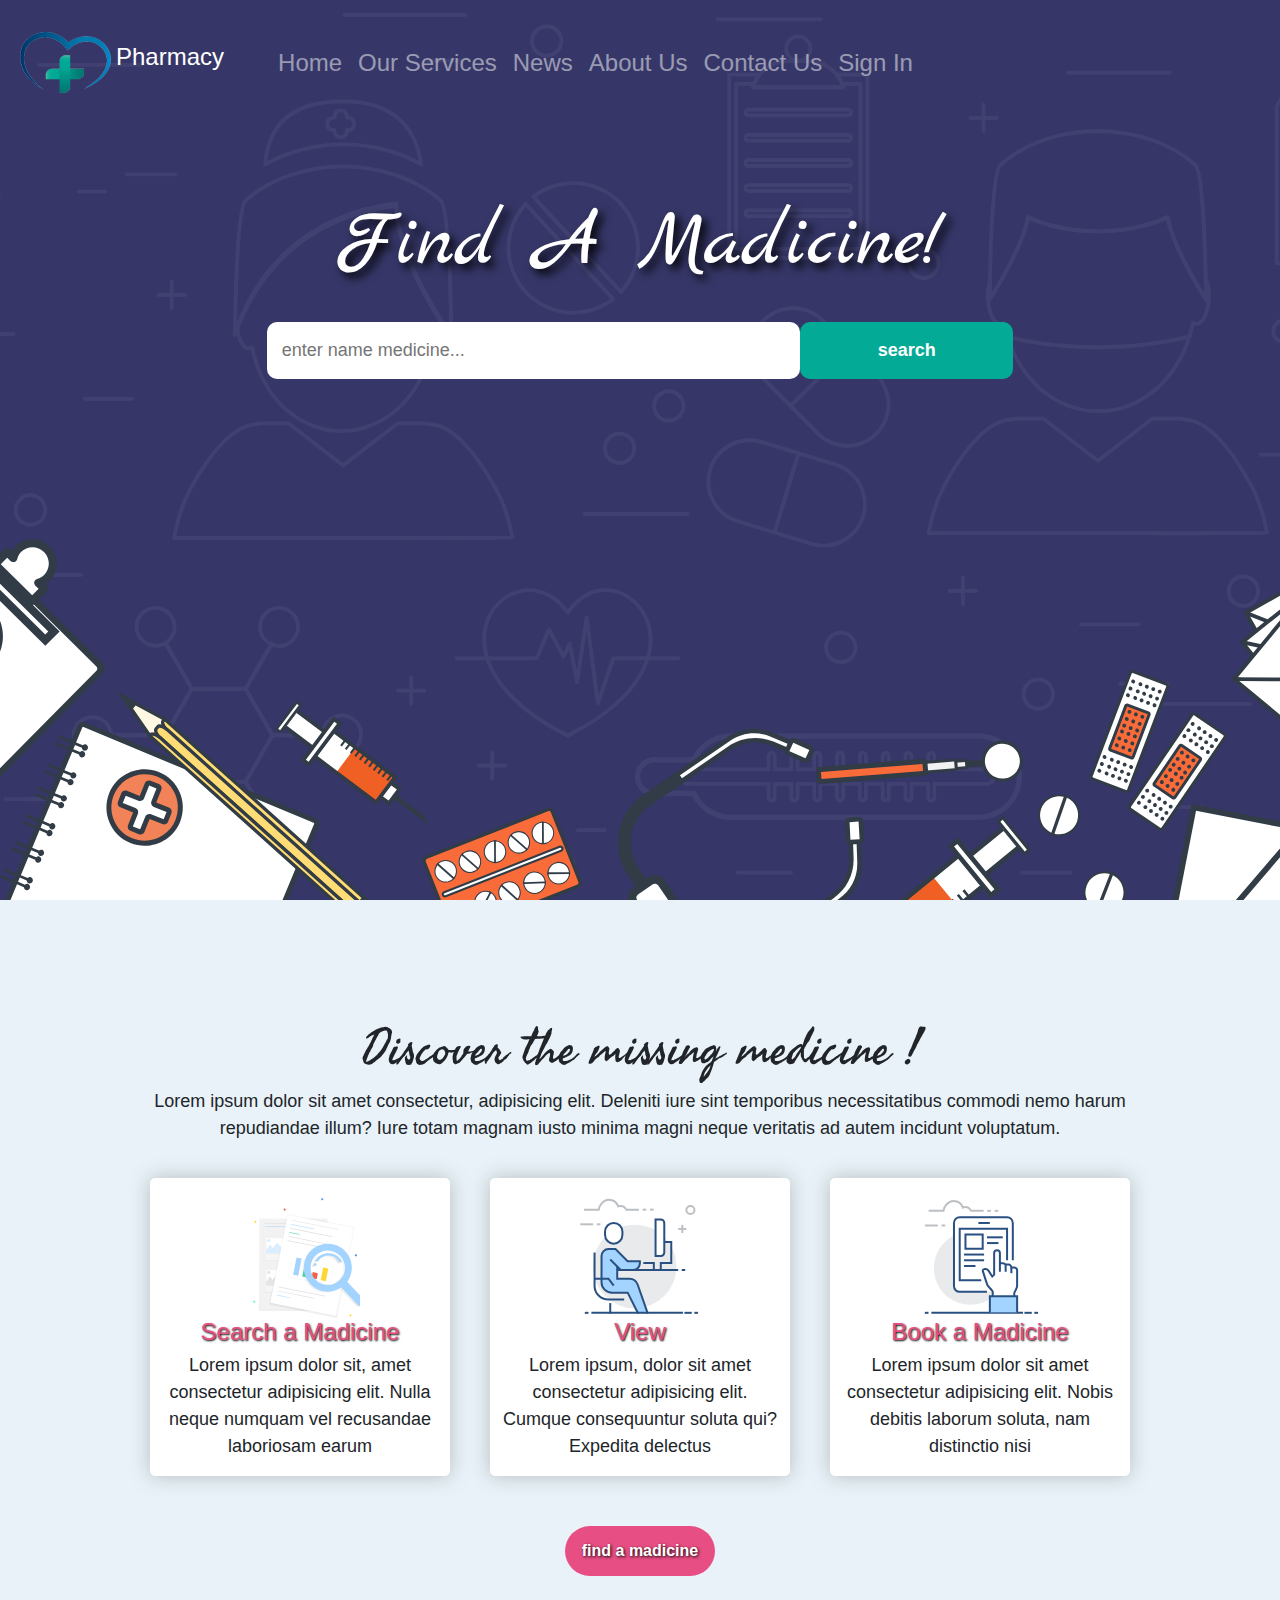
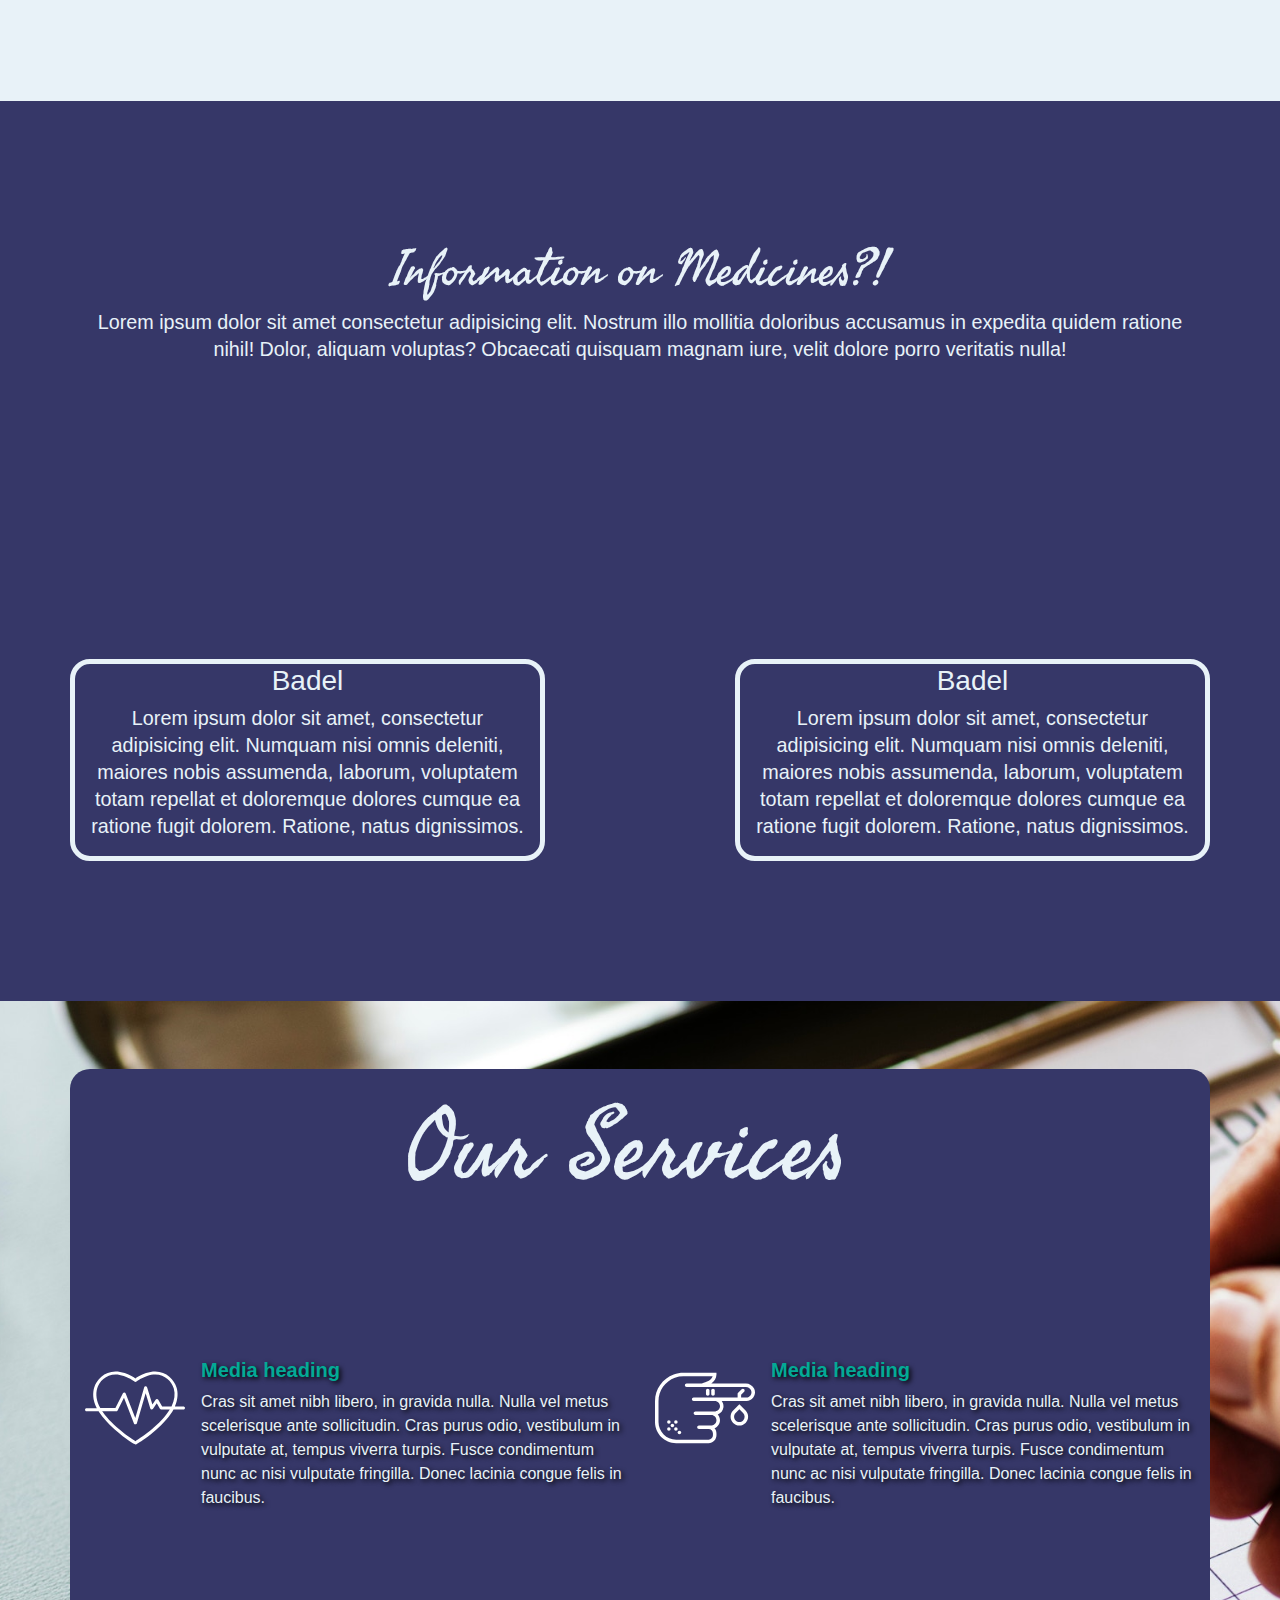
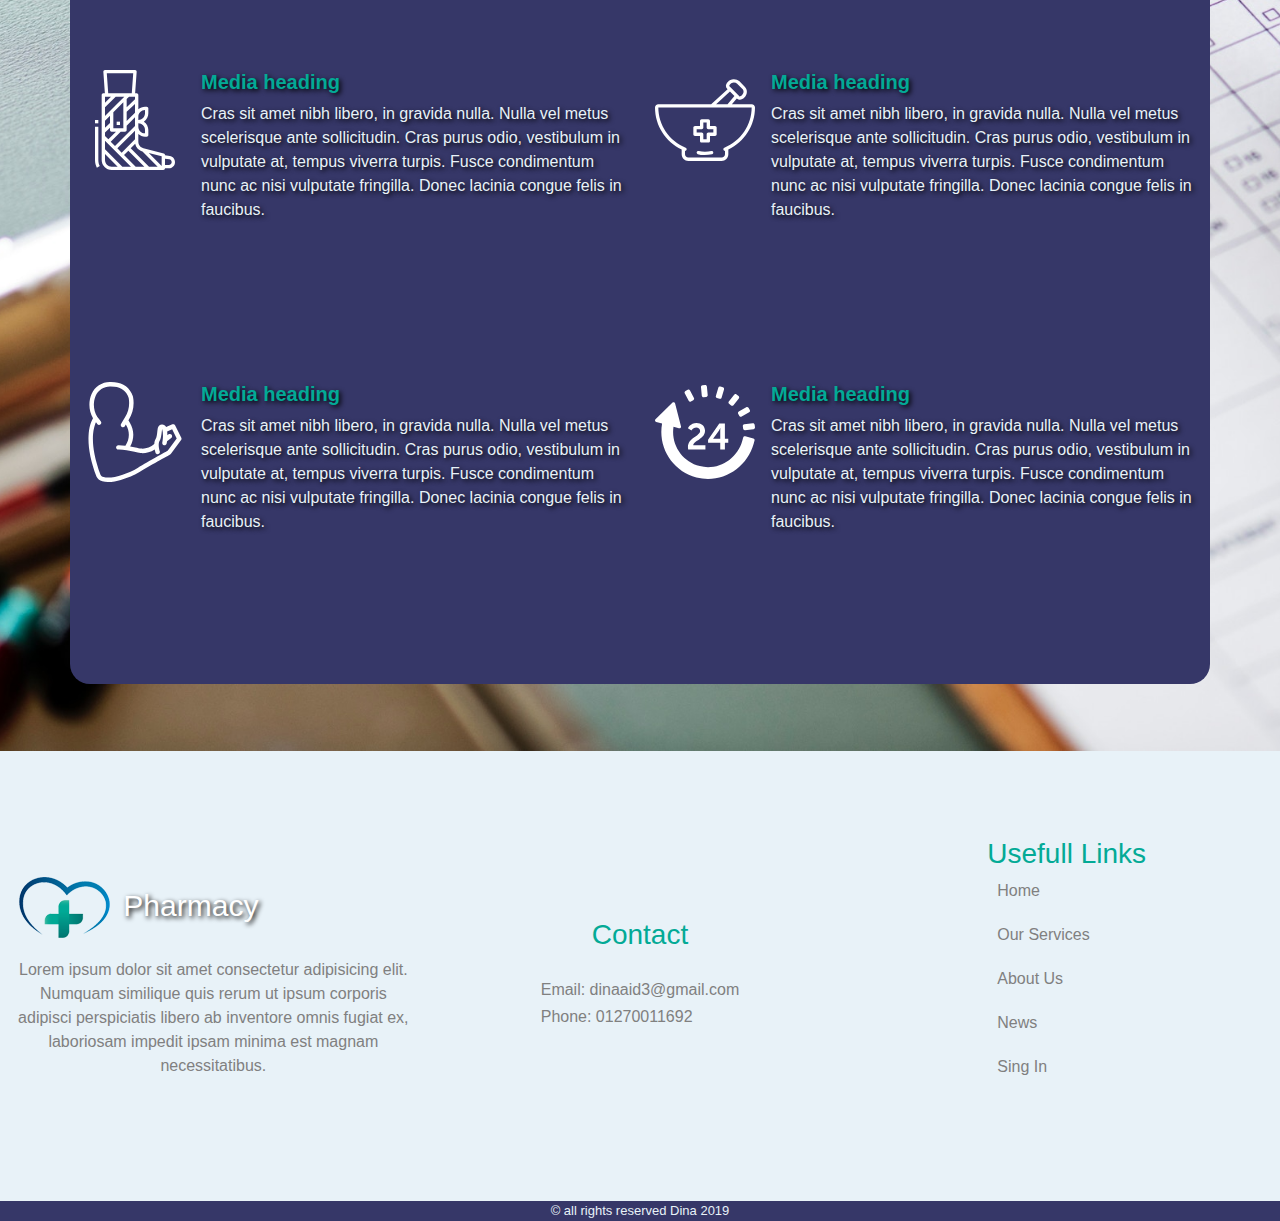
==== index.html @ 4c50229d "version0.6" ====
<!DOCTYPE html>
<html lang="en">
<head>
    <meta charset="UTF-8">
    <meta name="viewport" content="width=device-width, initial-scale=1.0">
    <meta http-equiv="X-UA-Compatible" content="ie=edge">
    <link rel="shortcut icon" href="assets/logonav.png" type="image/x-icon">
    <title>Pharmacy</title>
    <link href="https://fonts.googleapis.com/css?family=Marck+Script|Seaweed+Script" rel="stylesheet">
    <link rel="stylesheet" href="css/bootstrap.min.css">
    <link rel="stylesheet" href="css/style.css">
</head>
<body>
    <header class="container-fluid">
        <nav class="navbar navbar-expand-lg navbar-dark">
            <a class="navbar-brand d-flex" href="#">
                <img src="assets/logonav.png" alt="logo-pharmacy">
                <h2>Pharmacy</h2></a>
            <button class="navbar-toggler justify-" type="button" data-toggle="collapse" data-target="#navbarSupportedContent" aria-controls="navbarSupportedContent" aria-expanded="false" aria-label="Toggle navigation">
                <span class="navbar-toggler-icon"></span>
            </button>
        
            <div class="collapse navbar-collapse" id="navbarSupportedContent">
                <ul class=" nav nav-fill navbar-nav mr-auto">
                    <li class="nav-item ">
                        <a class="nav-link" href="#">Home</a>
                    </li>
                    <li class="nav-item">
                        <a class="nav-link" href=".our">Our Services</a>
                    </li>
                    <li class="nav-item">
                        <a class="nav-link" href="#">News</a>
                    </li>
                    <li class="nav-item">
                        <a class="nav-link" href="#">About Us</a>
                    </li>
                    <li class="nav-item">
                        <a class="nav-link" href="#">Contact Us</a>
                    </li>
                    <li class="nav-items">
                        <a class="nav-link" href="#">Sign In</a>
                    </li>
                </ul>
            </div>
        </nav>
        <article class="row justify-content-center">
            <h1 class="col-sm-12">Find A Madicine!</h1>
            <input type="search" class="col-sm-8 col-md-5" placeholder="enter name medicine...">
            <input class="search col-sm-3 col-md-2" type="submit" value="search" >
        </article>
    </header>
    <div id="page">
        <article>
            <h2>Discover the missing medicine !</h2>
            <p>Lorem ipsum dolor sit amet consectetur, adipisicing elit. Deleniti iure sint temporibus necessitatibus commodi nemo harum repudiandae illum? Iure totam magnam iusto minima magni neque veritatis ad autem incidunt voluptatum.</p>
        </article>

        <div class="Find">
            <section></section>
            <h3>Search a Madicine </h3>
            <p>Lorem ipsum dolor sit, amet consectetur adipisicing elit. Nulla neque numquam vel recusandae laboriosam earum</p>
        </div>
        <div class="view">
            <section></section>
            <h3> View </h3>
            <p>Lorem ipsum, dolor sit amet consectetur adipisicing elit. Cumque consequuntur soluta qui? Expedita delectus</p>
        </div>
        <div class="bdel">
            <section></section>
            <h3>Book a Madicine</h3>
            <p>Lorem ipsum dolor sit amet consectetur adipisicing elit. Nobis debitis laborum soluta, nam distinctio nisi</p>
        </div>
        <div class="find"> 
            <input  type="submit" value="find a madicine">
        </div>
    </div>

              <!-- inf -->

    <div class="inf container ">
        <div class="article row">
            <h2 class="col-sm-12">Information on Medicines?!</h2>
            <p class="col-sm-12">Lorem ipsum dolor sit amet consectetur adipisicing elit. Nostrum illo mollitia doloribus accusamus in expedita quidem ratione nihil! Dolor, aliquam voluptas? Obcaecati quisquam magnam iure, velit dolore porro veritatis nulla!</p>
        </div>
        <div class="row justify-content-between">
            <div class=" badel col-sm-5">
                <h3>Badel</h3>
                <p>Lorem ipsum dolor sit amet, consectetur adipisicing elit. Numquam nisi omnis deleniti, maiores nobis assumenda, laborum, voluptatem totam repellat et doloremque dolores cumque ea ratione fugit dolorem. Ratione, natus dignissimos.</p>
            </div>
            <div class=" badel col-sm-5">
                <h3>Badel</h3>
                <p>Lorem ipsum dolor sit amet, consectetur adipisicing elit. Numquam nisi omnis deleniti, maiores nobis assumenda, laborum, voluptatem totam repellat et doloremque dolores cumque ea ratione fugit dolorem. Ratione, natus dignissimos.</p>
            </div>
        </div>
    </div>
    <!-- <div class="card-group inf">
        <div class="card">
          <div class="card-body">
            <h4 class="card-title">Card title</h4>
            <p class="card-text">This is a wider card with supporting text below as a natural lead-in to additional content. This content is a little bit longer.</p>
          </div>
        </div>
        <div class="card">
          <div class="card-body">
            <h4 class="card-title">Card title</h4>
            <p class="card-text">This card has supporting text below as a natural lead-in to additional content.</p>
          </div>
        </div>
    </div>     -->
    <!-- <div id="inf" class="container align-content-center">
        <article class="row text-xl-center">
            <h2 class="col-sm-12">Information on Medicines?!</h2>
        <p class="col-sm-12">Lorem ipsum dolor sit amet consectetur adipisicing elit. Nostrum illo mollitia doloribus accusamus in expedita quidem ratione nihil! Dolor, aliquam voluptas? Obcaecati quisquam magnam iure, velit dolore porro veritatis nulla!</p>
        </article>
        <div class="row  justify-content-between">
            <section class="col-sm-12">
                <h3>Badel</h3>
                <p>Lorem ipsum dolor sit amet, consectetur adipisicing elit. Numquam nisi omnis deleniti, maiores nobis assumenda, laborum, voluptatem totam repellat et doloremque dolores cumque ea ratione fugit dolorem. Ratione, natus dignissimos.</p>
            </section>
            <section class="col-sm-6">
                <h3>Masel</h3>
                <p>Lorem, ipsum dolor sit amet consectetur adipisicing elit. Non distinctio ipsam consequuntur sunt dolore, fugit dolor fugiat. Soluta enim modi animi accusamus magni minima beatae, sint omnis! Et, soluta tenetur.</p>
    
            </section>
        </div>
    </div> -->
    <div class="our container-fluid">
        <div class="Services container">
            <div class="row col-sm-12">
                <h2>Our Services</h2>
            </div>
            <div class="row">
                <div class="media col-sm-12 col-md-12 col-lg-6">
                    <div class="img1 d-flex mr-3"></div>
                    <div class="media-body">
                        <h5 class="mt-0 font-weight-bold">Media heading</h5>
                        Cras sit amet nibh libero, in gravida nulla. Nulla vel metus scelerisque ante sollicitudin. Cras purus odio, vestibulum in vulputate at, tempus viverra turpis. Fusce condimentum nunc ac nisi vulputate fringilla. Donec lacinia congue felis in faucibus.
                    </div>
                </div>
                <div class="media col-sm-12 col-md-12 col-lg-6">
                    <div class="img2 d-flex mr-3"></div>
                    <div class="media-body">
                        <h5 class="mt-0 font-weight-bold">Media heading</h5>
                        Cras sit amet nibh libero, in gravida nulla. Nulla vel metus scelerisque ante sollicitudin. Cras purus odio, vestibulum in vulputate at, tempus viverra turpis. Fusce condimentum nunc ac nisi vulputate fringilla. Donec lacinia congue felis in faucibus.
                    </div>
                </div>
            </div>
            <div class="row">
                <div class="media col-sm-12 col-md-12 col-lg-6">
                    <div class="img3 d-flex mr-3"></div>
                    <div class="media-body">
                        <h5 class="mt-0 font-weight-bold">Media heading</h5>
                        Cras sit amet nibh libero, in gravida nulla. Nulla vel metus scelerisque ante sollicitudin. Cras purus odio, vestibulum in vulputate at, tempus viverra turpis. Fusce condimentum nunc ac nisi vulputate fringilla. Donec lacinia congue felis in faucibus.
                    </div>
                </div>
                <div class="media col-sm-12 col-md-12 col-lg-6">
                    <div class="img4 d-flex mr-3"></div>
                    <div class="media-body">
                        <h5 class="mt-0 font-weight-bold">Media heading</h5>
                        Cras sit amet nibh libero, in gravida nulla. Nulla vel metus scelerisque ante sollicitudin. Cras purus odio, vestibulum in vulputate at, tempus viverra turpis. Fusce condimentum nunc ac nisi vulputate fringilla. Donec lacinia congue felis in faucibus.
                    </div>
                </div>
            </div>
            <div class="row">
                <div class="media col-sm-12 col-md-12 col-lg-6">
                    <div class="img5 d-flex mr-3"></div>
                    <div class="media-body">
                        <h5 class="mt-0 font-weight-bold">Media heading</h5>
                        Cras sit amet nibh libero, in gravida nulla. Nulla vel metus scelerisque ante sollicitudin. Cras purus odio, vestibulum in vulputate at, tempus viverra turpis. Fusce condimentum nunc ac nisi vulputate fringilla. Donec lacinia congue felis in faucibus.
                    </div>
                </div>
                <div class="media col-sm-12 col-md-12 col-lg-6">
                    <div class="img6 d-flex mr-3"></div>
                    <div class="media-body">
                        <h5 class="mt-0 font-weight-bold">Media heading</h5>
                        Cras sit amet nibh libero, in gravida nulla. Nulla vel metus scelerisque ante sollicitudin. Cras purus odio, vestibulum in vulputate at, tempus viverra turpis. Fusce condimentum nunc ac nisi vulputate fringilla. Donec lacinia congue felis in faucibus.
                    </div>
                </div>
            </div>
        </div>
    </div>    
                <!-- <section class="pressure"></section>
                <article>
                    <h3>Pressure Gauge</h3>
                    <p>Lorem ipsum dolor sit amet consectetur adipisicing elit. Sit magnam, et culpa, officia delectus quidem ratione sunt illum dolore veritatis, mollitia debitis labore dolores similique deserunt amet corrupti consequatur! Tempora!</p>
                </article> -->
            
            <!-- <div>
                <section class="sugar"></section>
                <article>
                    <h3>Sugar Gauge</h3>
                    <p>Lorem ipsum dolor sit amet consectetur adipisicing elit. Fuga suscipit error, delectus quaerat similique ea corrupti est debitis atque architecto, tenetur cum optio quos tempore deleniti expedita iure! Dolore, consectetur?</p>
                </article>
            </div>
            <div>
                <section class="Bandaid"></section>
                <article>
                    <h3>Band Aid</h3>
                    <p>Lorem ipsum dolor sit amet consectetur adipisicing elit. Soluta, distinctio? Exercitationem, praesentium dicta. Eligendi ad, doloribus voluptatem soluta dignissimos nulla ab esse tempora, deleniti iusto beatae eius consequatur. Animi, unde.</p>
                </article>
            </div>
            <div>
                <section class="medical"></section>
                <article>
                    <h3>Installation Of Medications</h3>
                    <p>Lorem, ipsum dolor sit amet consectetur adipisicing elit. Cum vero sed tenetur omnis officiis voluptas, temporibus distinctio ducimus sequi excepturi. Odit quis tempora, illo dolorum dolorem explicabo a accusamus doloremque!</p>
                </article>
            </div>
            <div>
                <section class="body"></section>
                <article>
                    <h3>In Body</h3>
                    <p>Lorem ipsum dolor, sit amet consectetur adipisicing elit. Similique beatae magnam, sint vitae saepe officiis mollitia tempore ratione quia? Sed, consequuntur fugiat! Expedita, vitae. Recusandae sed voluptatem ad magnam minus.</p>
                </article>
            </div>
            <div>
                <section class="delivery"></section>
                <article>
                    <h3>Delivery</h3>
                    <p>Lorem ipsum dolor sit amet consectetur adipisicing elit. Similique, voluptate nam. Impedit veniam fuga iste sequi beatae ea odit autem dolor quisquam maxime, in asperiores, cumque ducimus ex sunt saepe?</p>
                </article>
            </div>-->
       


    <!-- <div id="list" class="container-fluid">
        <article>
            <h2>Monthly List of Shortest Medications</h2>
            <p>Lorem ipsum dolor sit amet consectetur adipisicing elit. Facilis unde nihil eos nostrum repudiandae temporibus porro hic dicta facere, ut neque vero voluptate est odio placeat? Rerum in facilis magni. Lorem ipsum dolor sit amet consectetur adipisicing elit. Ratione, veritatis sapiente? Obcaecati provident, ducimus asperiores deleniti suscipit aliquid similique molestiae dolorem quisquam in reprehenderit voluptatibus sequi dolores dolore cupiditate ullam! Lorem ipsum dolor, sit amet consectetur adipisicing elit. Maiores, voluptatibus. Accusantium illum obcaecati error consequuntur? Laborum quis hic necessitatibus voluptate ipsum voluptatum placeat repellat commodi, cupiditate illo sunt ullam debitis?Lorem ipsum dolor sit amet consectetur adipisicing elit. Distinctio ipsum nihil atque odit nostrum suscipit eum? Expedita, non commodi, rem quasi recusandae porro eius saepe repellat dolore quae, reiciendis dolorum!Lorem</p>
            <input type="submit" value="list Medicin">
        </article>
        <section></section>
    </div> -->
    <div class="endpage container-fluid">
        <div class="endX row col-lg-4 col-sm-10">
            <a href="#">
                <img src="assets/logonav.png" alt="logo-pharmacy">
                Pharmacy
            </a>
            <p>Lorem ipsum dolor sit amet consectetur adipisicing elit. Numquam similique quis rerum ut ipsum corporis adipisci perspiciatis libero ab inventore omnis fugiat ex, laboriosam impedit ipsam minima est magnam necessitatibus.</p>
        </div>
        <div class="contactX row col-lg-4 col-sm-10 ">
            <h3>Contact</h3>
           <h6>Email: dinaaid3@gmail.com</h6>
           <h6>Phone: 01270011692</h6>
        </div>
        <div class="linkX row col-lg-4 col-sm-10">
            <h3>Usefull Links</h3>
           <ul>
                <li><a href="#">Home</a></li> 
                <li> <a href="#">Our Services</a></li>
                <li> <a href="#">About Us</a></li>
                <li> <a href="#">News</a></li>
                <li> <a href="#">Sing In</a></li>
           </ul>
        </div>
    </div>
   
    <footer>
            &copy; all rights reserved Dina 2019
    </footer> 
    <script src="https://ajax.googleapis.com/ajax/libs/jquery/3.3.1/jquery.min.js"></script>
    <script src="https://cdnjs.cloudflare.com/ajax/libs/popper.js/1.14.3/umd/popper.min.js"></script>
    <script src="js/bootstrap.bundle.min.js"></script>
    <script src="js/script.js"></script>  
</body>
</html>
---- css/style.css ----
body {
    margin: 0px;
    text-align: center;
    background-color: whitesmoke;
    background-image: url('../assets/download.svg');
    background-attachment: fixed;
    background-position: center;
    background-size: cover;
    background-color: #363768;
    position: relative;
}

.logo {
    position: absolute;
    display: flex;
    justify-content: center;
    margin: 20px ;

}
.container-fluid {
    padding: 0px;
}
header {
    display: flex;
    align-items: center;
    flex-direction: column;
    height: 100vh;
    background-image: url('../assets/hero_home_bg_1.svg');
    background-position: center;
    background-size: cover;
    /* position: relative; */
}

/* nav button {
    position: fixed;
    z-index: 1;
    top:5%;
    right: 20px;

} */

header nav {
    width: 100%;
}

header nav a {
    font-size: x-large;
    color: #e8f2f8;
   
}

header nav li:hover {
    background-color: #03aa978c;
    border-radius: 5px;
    color: #e74e84;

}

nav h2 {
    font-size: x-large;
    padding-top:30px;
    padding-right: 30px; 
}

header article {
    padding-top: 70px;
    width: 100%
}

header img {
    align-self: flex-start;
    margin-left: 0px;
    padding-left: 0px;
}

article h1 {
    margin: 0px;
    margin-bottom: 30px;
    color: white;
    font-size: 80px;
    font-family: 'Marck Script', cursive;
    text-shadow: 5px 5px 10px black;
    padding: 0px;
    padding-right: 0px;

}

header article input {
    border: none;
    font-size: large;
    padding: 15px;
    margin: 0px;
    width: 200px;
    border-radius: 10px;
}

.search {
    cursor: pointer;
    background: #03aa96;
    color: white;
    font-weight: bold;
    width: 100px;
}

.search:hover {
    background-color: #e74e84;
}

#page {
    display: flex;
    justify-content: center;
    align-items: center; 
    flex-wrap: wrap;
    padding: 120px 0px 95px 0px;
    background-color: #e8f2f8;
    
}

#page article h2 {
    font-family:'Seaweed Script', cursive;
    font-size: 50px;
}

#page article p {
    width: 80%;
    display: inline-block;
}

#page .Find,.view,.bdel {
    background-color: white;
    height: 298px;
    width: 300px;
    margin: 20px;
    border-radius: 5px;
    box-shadow: 0px 0px 20px  rgba(128, 128, 128, 0.459);
    text-align: center;
    display: flex;
    align-items: center;
    flex-direction: column;
}


#page .Find section {
    text-align: center;
    background-image: url('../assets/undraw_file_searching_duff.svg');
    background-position: center;
    background-size: cover;
    margin-top: 20px;
    width: 120px;
    height: 120px;  
}

#page .view section {
    background-image: url('../assets/icon-home-2.svg');
    background-position: center;
    background-size: cover;
    margin-top: 20px;
    width: 120px;
    height: 120px;   
}

#page .bdel section {
    background-image: url('../assets/icon-home-3.svg');
    background-position: center;
    background-size: cover;
    margin-top: 20px;
    width: 120px;
    height: 120px;
}

#page .find {
    width: 100%;
}

#page input {
    background-color: #e74e84;
    color: white;
    height: 50px;
    width: 150px;
    border: 0px;
    border-radius: 30px;
    align-self: center;
    justify-content: center;
    margin: 30px;
    font-weight: bold;
    cursor: pointer;
    text-shadow: 1px 1px 3px black;
}

#page input:hover {
    background-color: #03aa96;
    font-size: large;

}

#page h3 {
    color: #e74e84;
    font-size: x-large;
    margin-bottom: 5px;
    text-shadow: 1px 1px 2px black;
}

#page p {
    font-size: large;
    padding: 0px 10px;
}

.inf {
    height: 100vh;
    background-color: none;
    color: #e8f2f8;
    display: flex;
    justify-content: space-around;
    flex-direction: column;
}

.inf h2 {
    font-family:'Seaweed Script', cursive;
    font-size: 50px;
}

.inf p {
    height: auto;
    font-size: large;
    font-size-adjust: 0.58;
}

.badel {
    height: auto;
    border: 5px solid #e8f2f8;
    border-radius: 20px;
}

/* #inf {
    height: 100vh;
    width: 100%;
    display: flex;
    flex-wrap: wrap;
    justify-content: space-around;
    align-items: center;
    color: #e8f2f8;
    background-color: #3637688c;
    text-shadow: 2px 2px 5px black;

}



#inf h2 {
    font-family:'Seaweed Script', cursive;
    font-size: 50px;
}

#inf p {
    font-size: large;
    font-size-adjust: 0.58;
}

#inf section {
    border: 5px solid #e8f2f8;
    border-radius: 20px;
    color: #e8f2f8;
    padding: 30px;
}

#inf section h3 {
    font-size: XX-large;
} */

.our {
    height: 150vh;
    width: 100%;
    display: flex;
    justify-content: center;
    align-items: center;
    background-image: url('../assets/liste.jpg');
    background-position: center;
    background-size: cover;
}

.Services {
    height: 90%;
    width: 90%;
    display: flex;
    /* justify-content: center; */
    flex-wrap: wrap;
    background-color: #363768;
    border-radius: 20px;
}

.Services h2 {
    height:auto;
    width: 100%;
    color: #e8f2f8;
    font-family:'Seaweed Script', cursive;
    font-size: 100px;
    padding-top: 20px;
    margin: 0px;
}

/* .Services div {
    display: flex;
    justify-content: space-around;
    align-content: space-between; 
    width: 50%;
    height: 100px;
    color: #e8f2f8;
}

.Services article {
    width: 65%;
    height: 400px;
    text-align: start;
    text-shadow: 2px 2px 5px black;

} */

/* .Services div section {
    width: 50%;
    height: 100%;
} */

.media {
    height: auto;
    color: #e8f2f8;
    text-align: start;
    text-shadow: 2px 2px 5px black;
    margin: 10px auto;
}

h5 {
    color: #03aa96;
}

.img1 {
    width: 100px;
    height: 100px;
    background-image: url('../assets/heart.svg');
    background-position: center;
    background-size: cover;
}

.img2 {
    width: 100px;
    height: 100px;
    background-image: url('../assets/finger.svg');
    background-position: center;
    background-size: cover;
}

.img3 {
    width: 100px;
    height: 100px;
    background-image: url('../assets/plaster\ \(2\).svg');
    background-position: center;
    background-size: cover;
}

.img4 {
    width: 100px;
    height: 100px;
    background-image: url('../assets/pharmacy.svg');
    background-position: center;
    background-size: cover;
}

.img5 {
    width: 100px;
    height: 100px;
    background-image: url('../assets/arm.svg');
    background-position: center;
    background-size: cover;
}

.img6 {
    width: 100px;
    height: 100px;
    background-image: url('../assets/24-hours-delivery.svg');
    background-position: center;
    background-size: cover;
}

/* #list {
    display: flex;
    align-items: center;
    justify-content: flex-end;
    height: 100vh;
    margin: 0px;
    color: #e8f2f8;
    position: relative;
    
}

 #list section {
    height: 80%;
    width: 51%;
    background-image: url('../assets/undraw_to_do_list_a49b.svg');
    background-position: center;
    background-size: cover;
}
 #list article {
    position: absolute; 
    z-index: 2; 
    top: 10%;
    left: 20px;
    width: 70%;   
} 

#list p {
    width: 80%;
    font-size: large;
    text-align: start;
    text-shadow: 2px 2px 5px black;
}

#list h2 {
    font-family: 'Marck Script', cursive;
    font-size: 60px;
    text-align: start;
    padding-bottom: 40px; 
    text-shadow: 3px 3px 9px black;
}

#list input {
    border: none;
    font-size: x-large;
    color: #e8f2f8;
    cursor: pointer;
    padding: 15px;
    margin: 0px;
    width: 400px;
    border-radius: 10px;
    background-color: #03aa96;

}

#list input:hover {
    background-color: #e74e84;
    font-family: 'Marck Script', cursive;
    font-size: xx-large;
} */

.endpage {
    height: 50vh;
    
    background-color: #e8f2f8;
    display: flex;
    justify-content: space-around;
    align-items: center;
    color: gray;
}

.endpage .endX a{
    font-size: 30px;
    color: white;
    text-shadow: 2px 2px 5px black;
    text-decoration: none;
}

.endpage .contactX {
    display: flex;
    flex-direction: column;
    align-content: center;
    text-align: start;
}


/* .endpage div {
    width: 25%;
} */

.endpage .contactX h3 {
    padding-bottom: 20px;
    text-align: center;
}

.endpage .linkX {
    text-align: center;
    display: flex;
    flex-direction: column;
    align-content: center;
}

.endpage h3 {
    color: #03aa96;
}

.endpage .linkX li a {
    text-decoration: none;
    color: gray;
    padding: 0px 10px;
}

.endpage .linkX li {
    list-style: none;
    display: block;
    text-align: start;
    padding-bottom: 20px;
}

.endpage .linkX ul {
    padding: 0px;
}

.endpage .linkX a:hover {
    color: #e74e84;
}

footer {
    text-align: center;
    font-size: small; 
    color: #e8f2f8;   
} 

@media screen and (max-width: 980px) {


.our {
    height: auto;
}

.Services {
    height: auto;
    margin: 15px auto;
}

.endpage {
    height: auto;
}

.inf {
    height: auto;
}

.endpage {
    height: auto;
    font-size: 10px;

}

/* .endpage .endX {
    width: 100%
}

.endpage .linkX {
    width: 100%;
}

.endpage .contactX {
    width: 100%;
} */

}

@media screen and (max-width: 700px) {
header {
    height: auto;
}
}
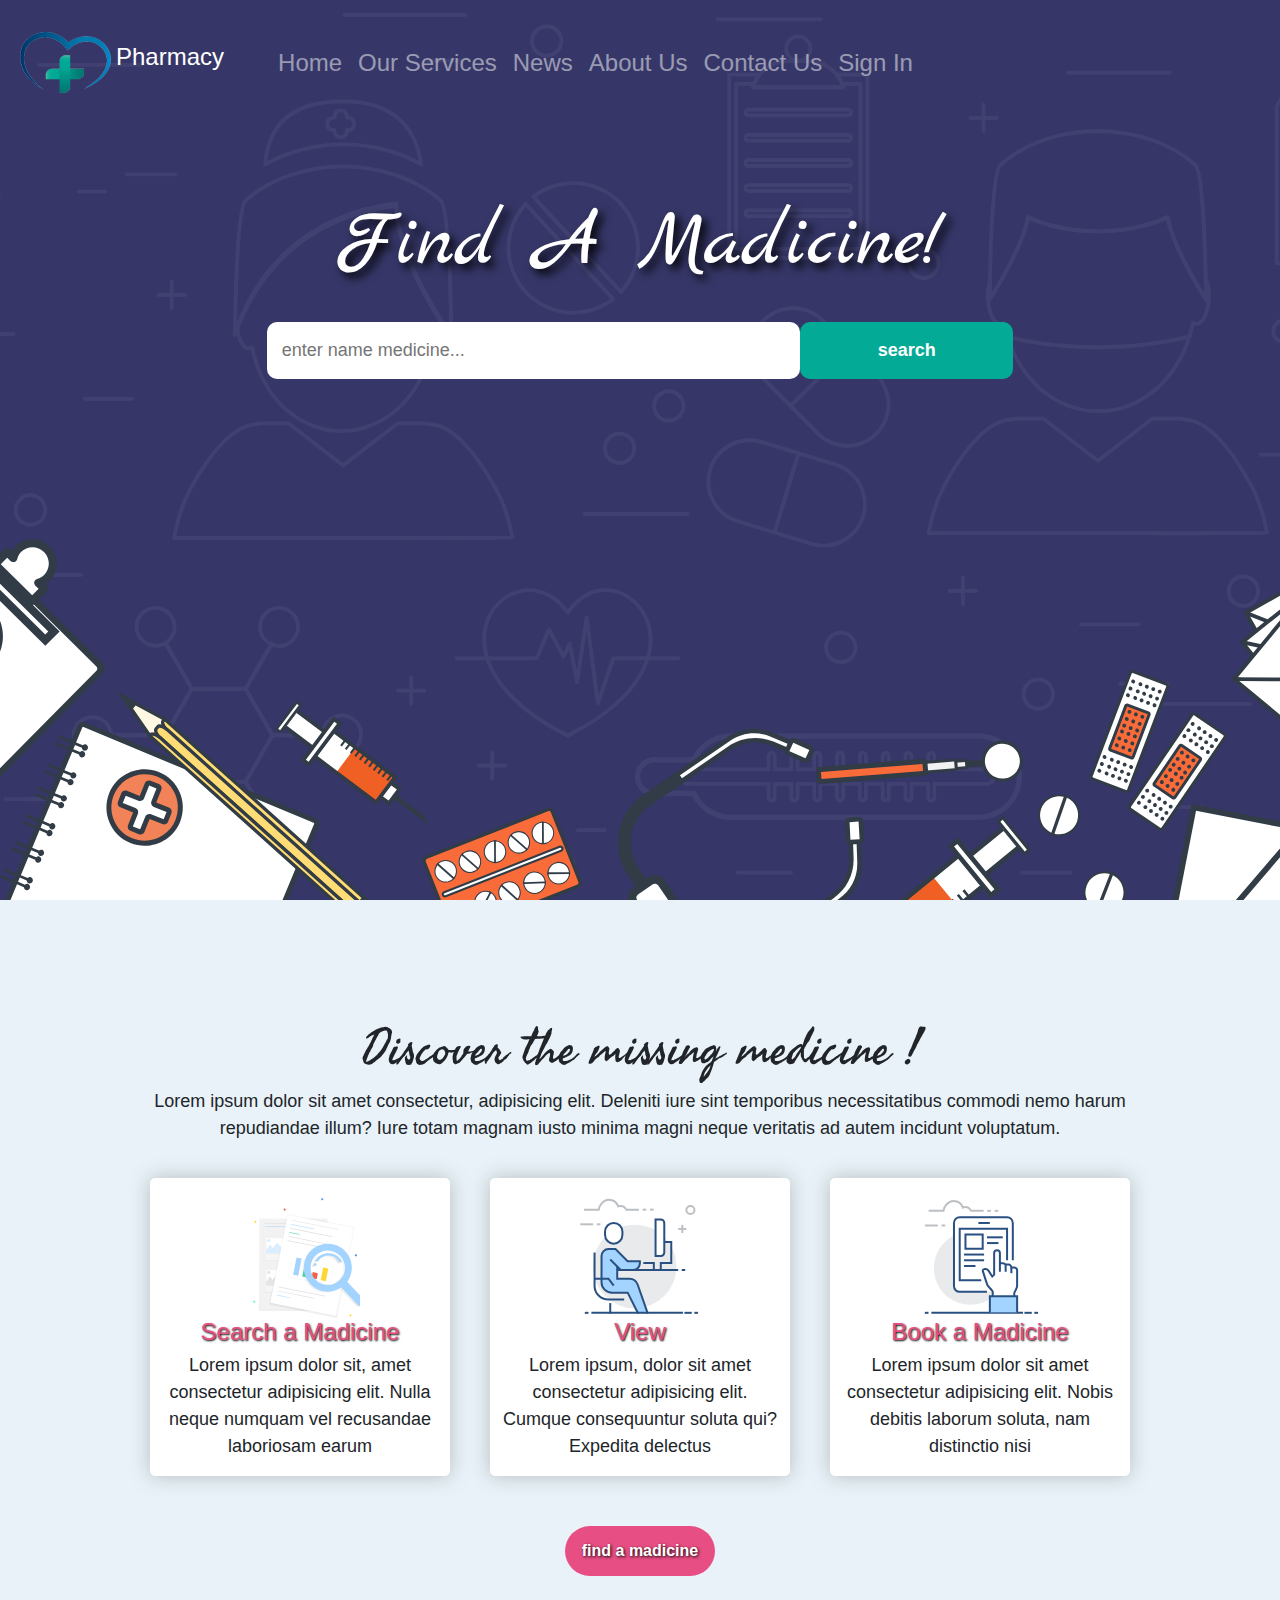
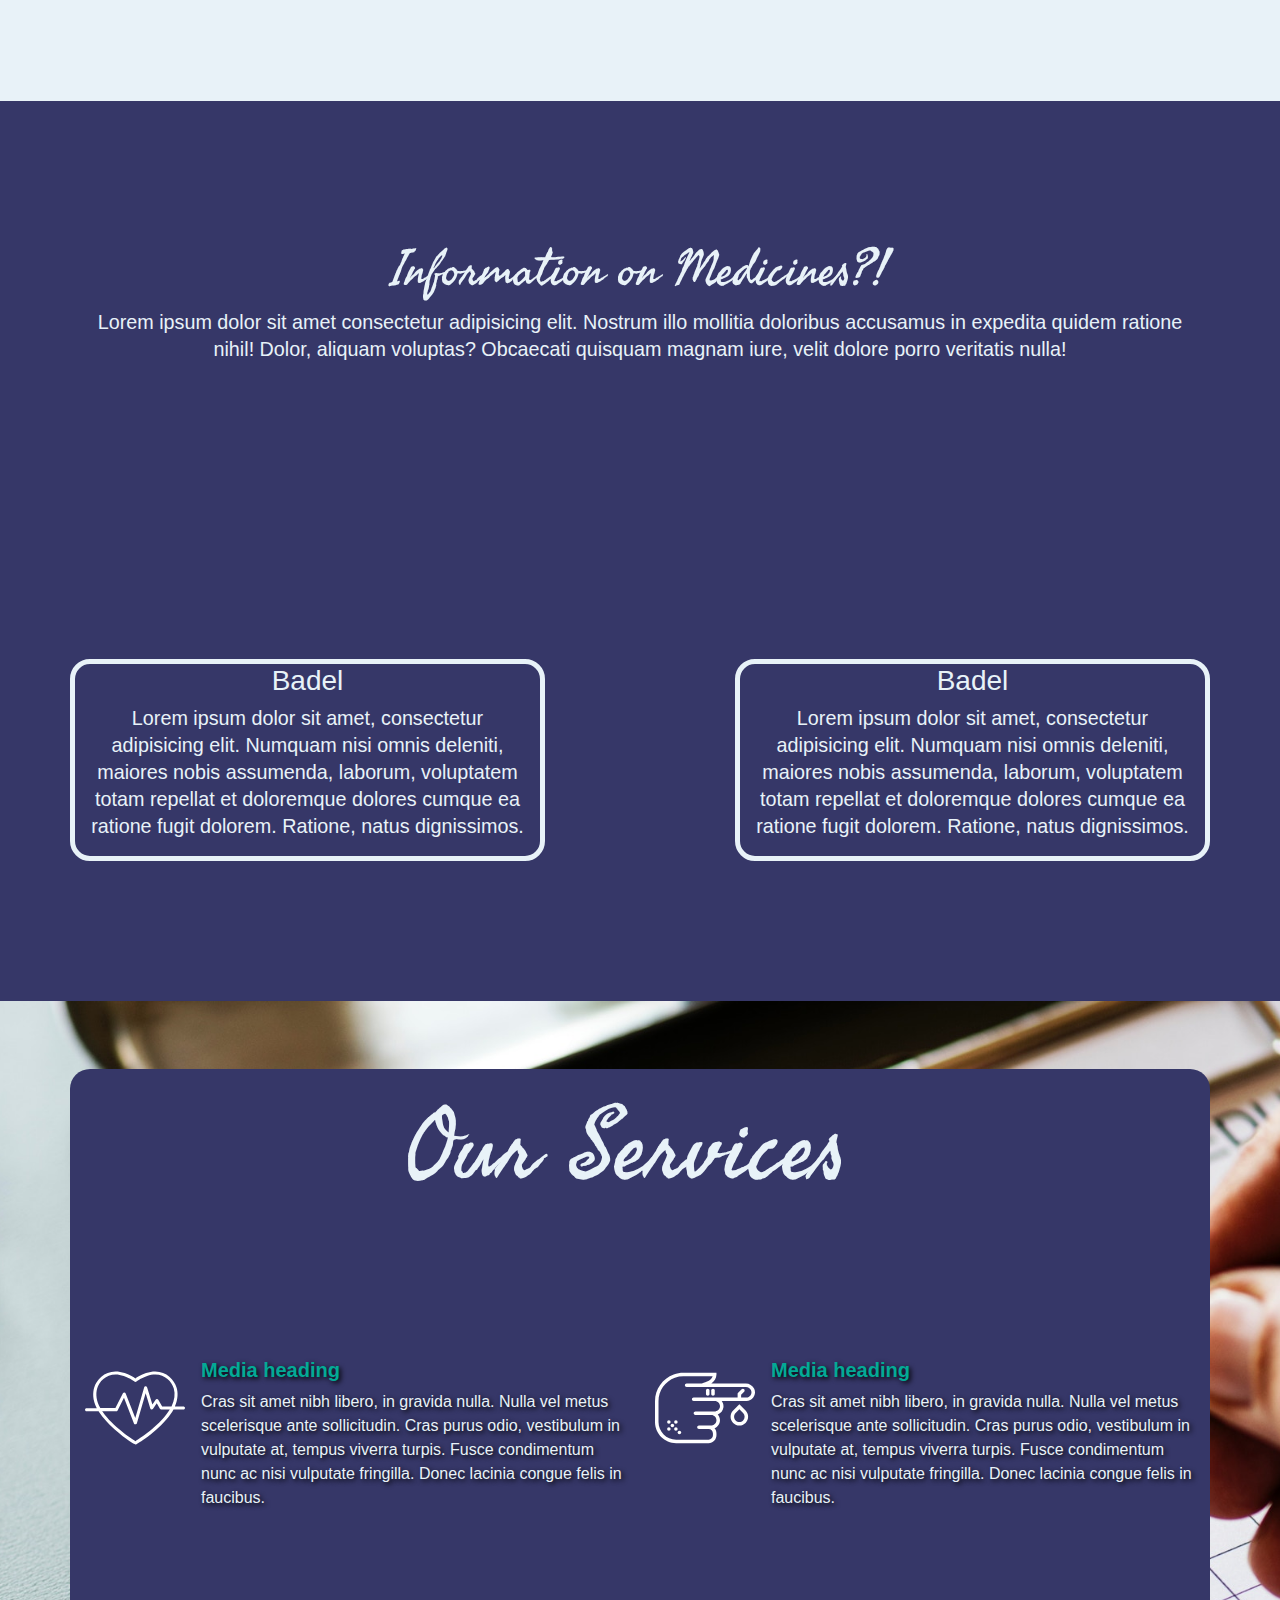
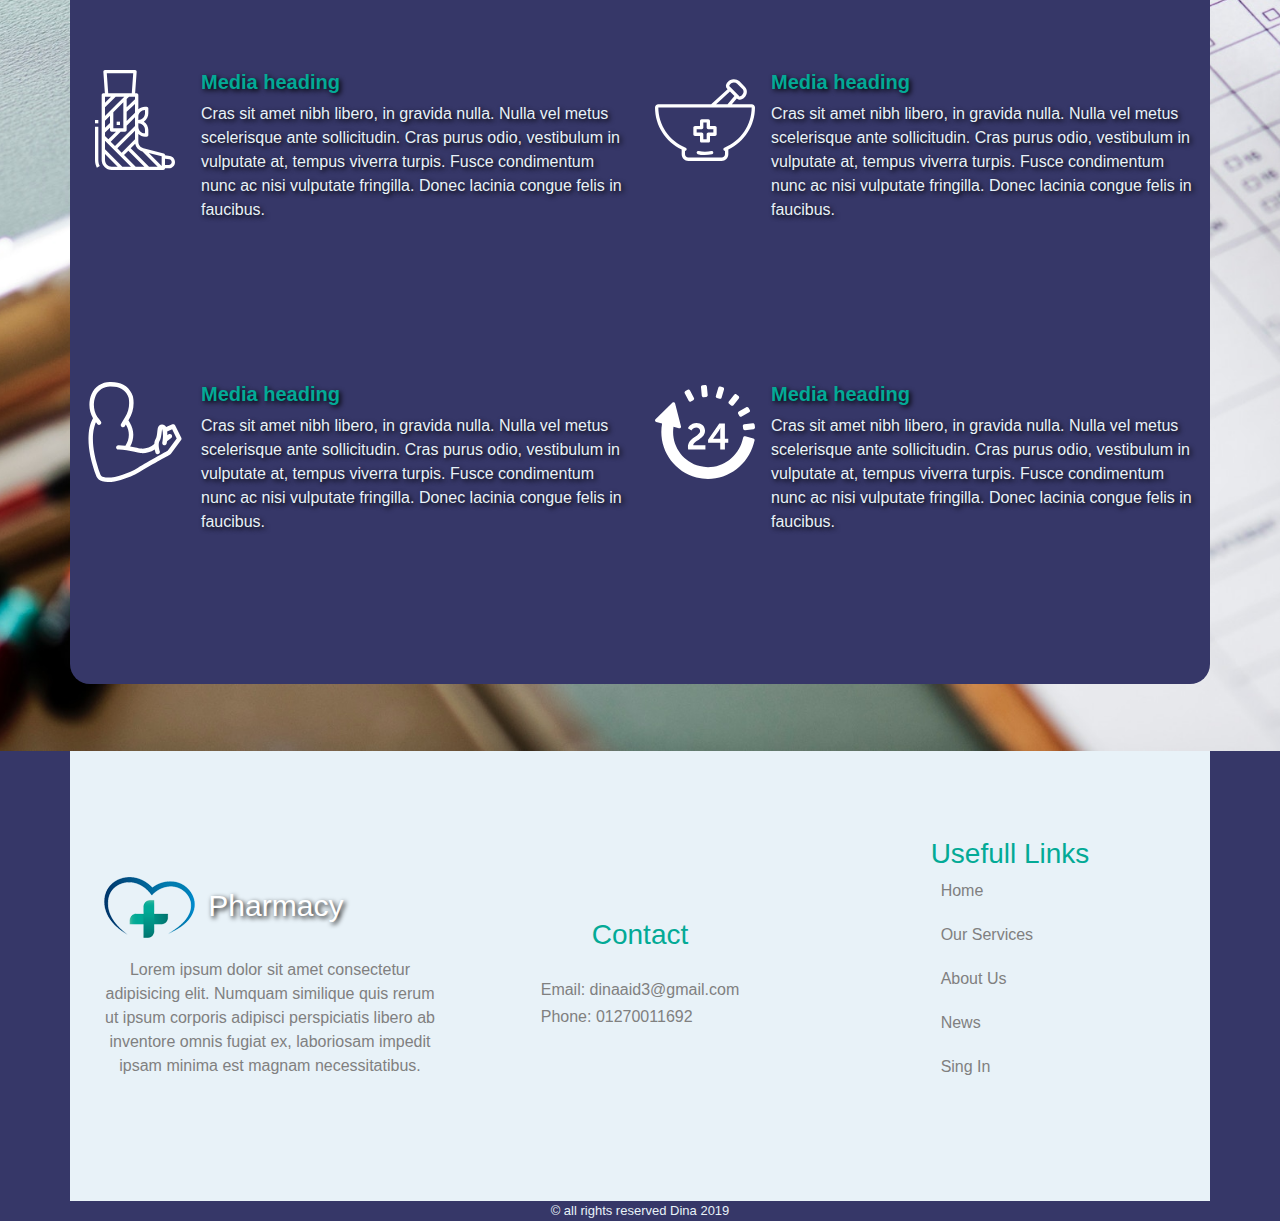
==== commit 484bc4d0: "version0.7" ====
--- a/index.html
+++ b/index.html
@@ -231,20 +231,20 @@
         </article>
         <section></section>
     </div> -->
-    <div class="endpage container-fluid">
-        <div class="endX row col-lg-4 col-sm-10">
+    <div class="endpage container">
+        <div class="endX row col-sm-4 ">
             <a href="#">
                 <img src="assets/logonav.png" alt="logo-pharmacy">
                 Pharmacy
             </a>
             <p>Lorem ipsum dolor sit amet consectetur adipisicing elit. Numquam similique quis rerum ut ipsum corporis adipisci perspiciatis libero ab inventore omnis fugiat ex, laboriosam impedit ipsam minima est magnam necessitatibus.</p>
         </div>
-        <div class="contactX row col-lg-4 col-sm-10 ">
+        <div class="contactX row col-sm-4 ">
             <h3>Contact</h3>
            <h6>Email: dinaaid3@gmail.com</h6>
            <h6>Phone: 01270011692</h6>
         </div>
-        <div class="linkX row col-lg-4 col-sm-10">
+        <div class="linkX row col-sm-4">
             <h3>Usefull Links</h3>
            <ul>
                 <li><a href="#">Home</a></li> 
--- a/css/style.css
+++ b/css/style.css
@@ -442,7 +442,7 @@
 
 .endpage {
     height: 50vh;
-    
+    width: 100%;
     background-color: #e8f2f8;
     display: flex;
     justify-content: space-around;
@@ -465,9 +465,7 @@
 }
 
 
-/* .endpage div {
-    width: 25%;
-} */
+
 
 .endpage .contactX h3 {
     padding-bottom: 20px;
@@ -524,21 +522,21 @@
     margin: 15px auto;
 }
 
+
+.inf {
+    height: auto;
+}
+
 .endpage {
     height: auto;
-}
-
-.inf {
-    height: auto;
-}
-
-.endpage {
-    height: auto;
     font-size: 10px;
-
-}
-
-/* .endpage .endX {
+}
+
+.endpage h6 {
+    font-size: 10px;
+}
+
+.endpage .endX {
     width: 100%
 }
 
@@ -548,7 +546,7 @@
 
 .endpage .contactX {
     width: 100%;
-} */
+}
 
 }
 
@@ -556,4 +554,5 @@
 header {
     height: auto;
 }
+
 }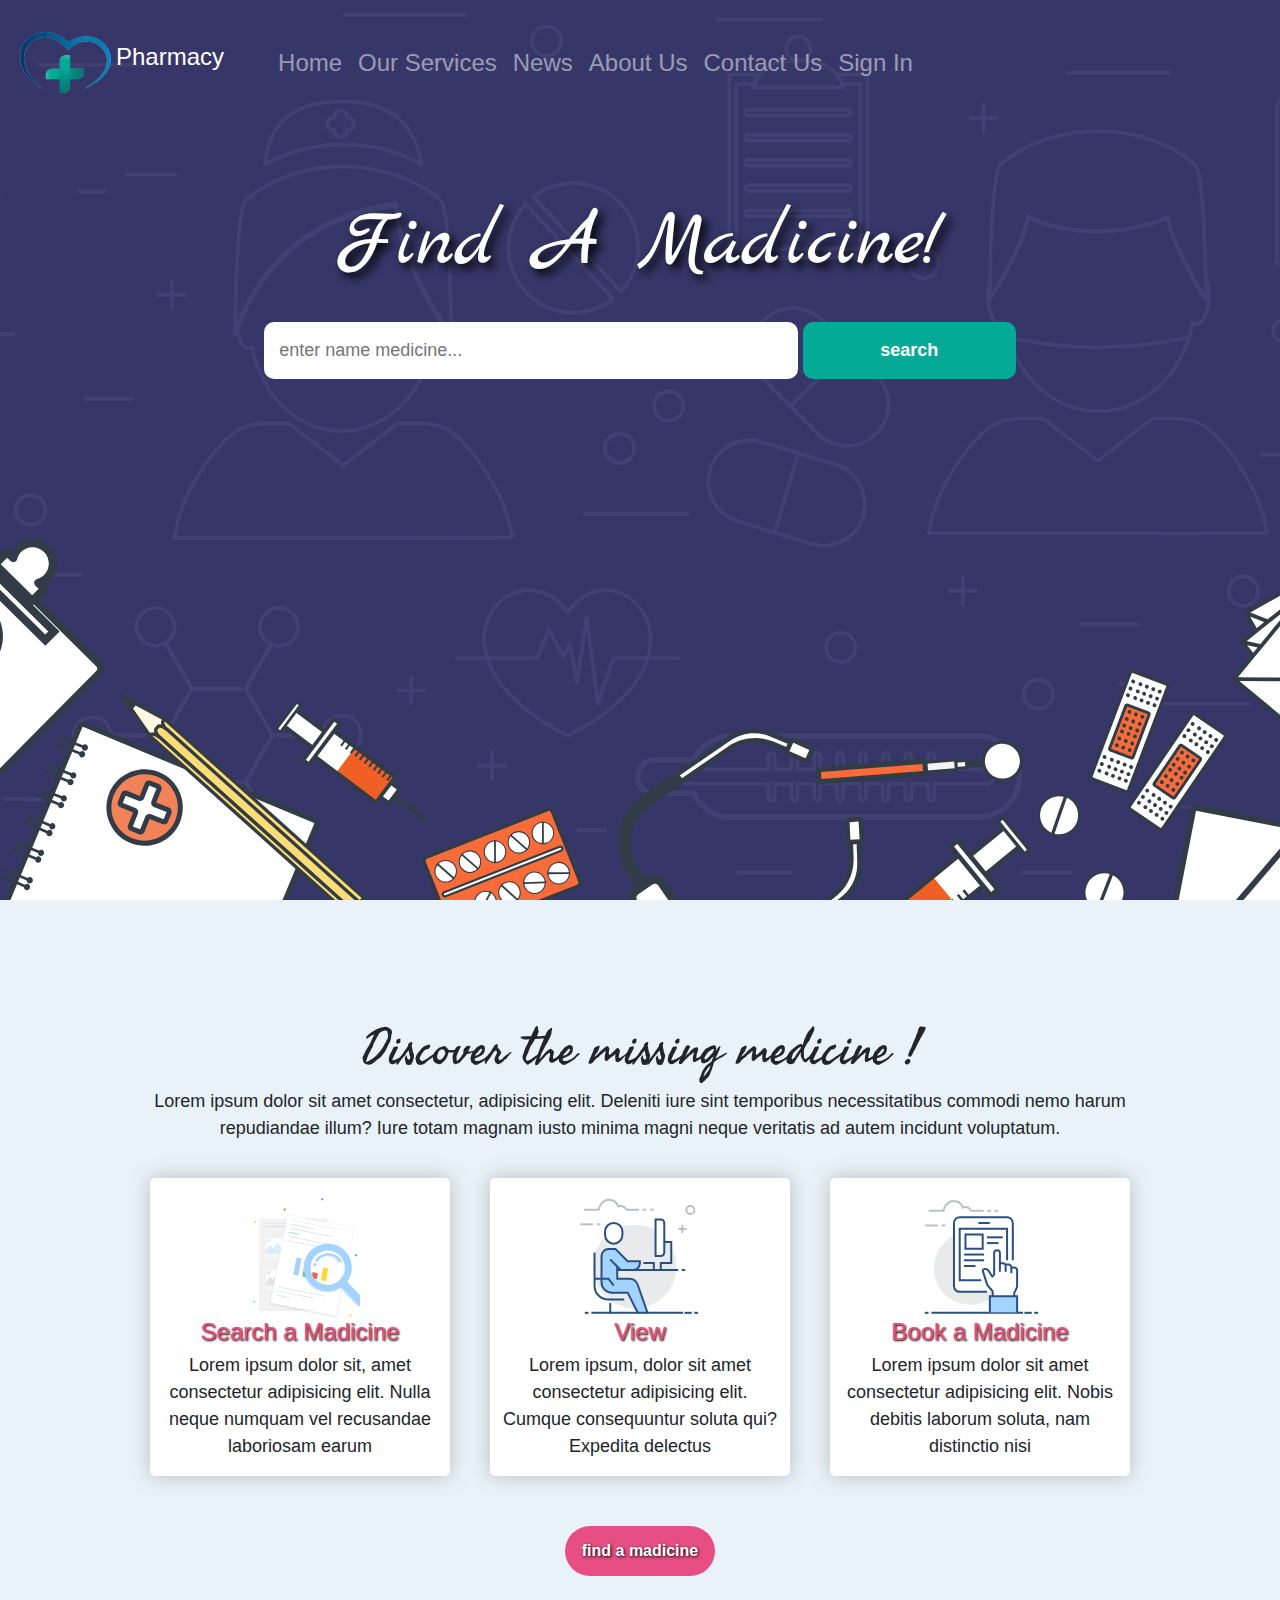
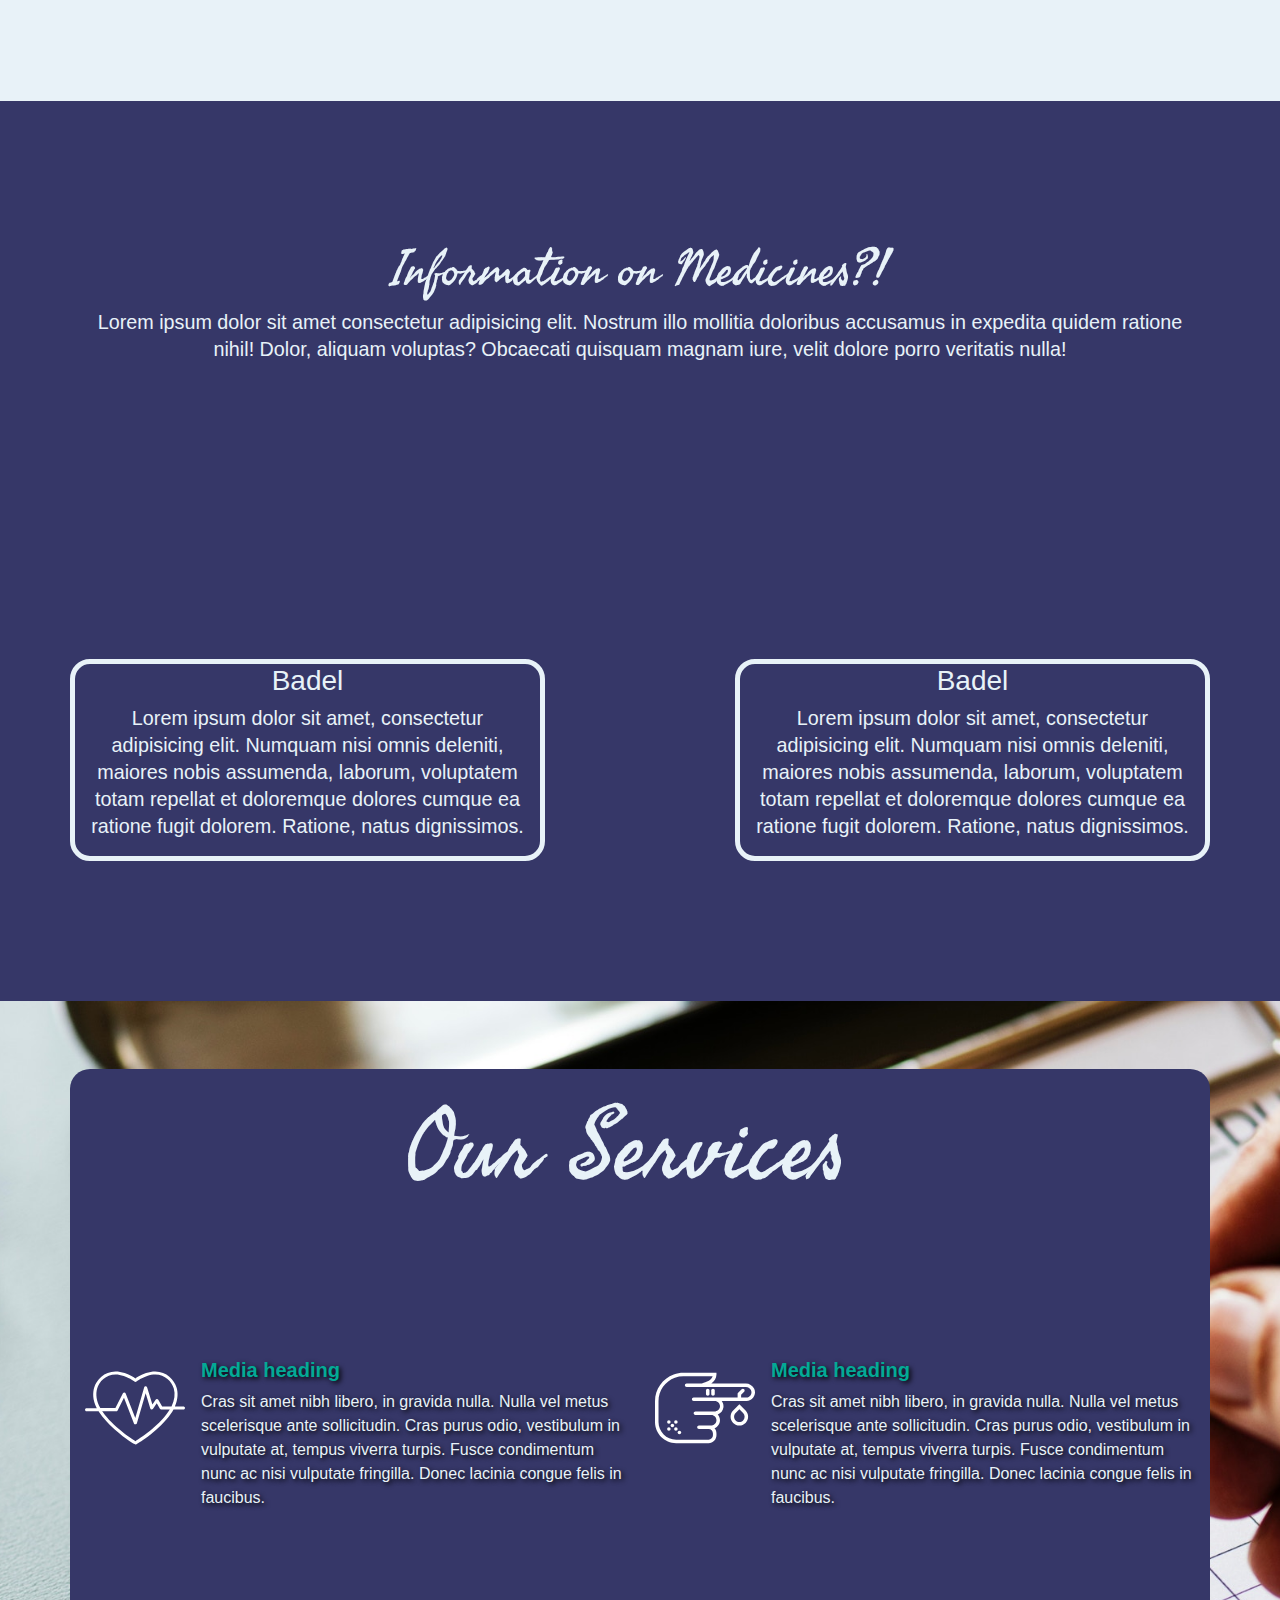
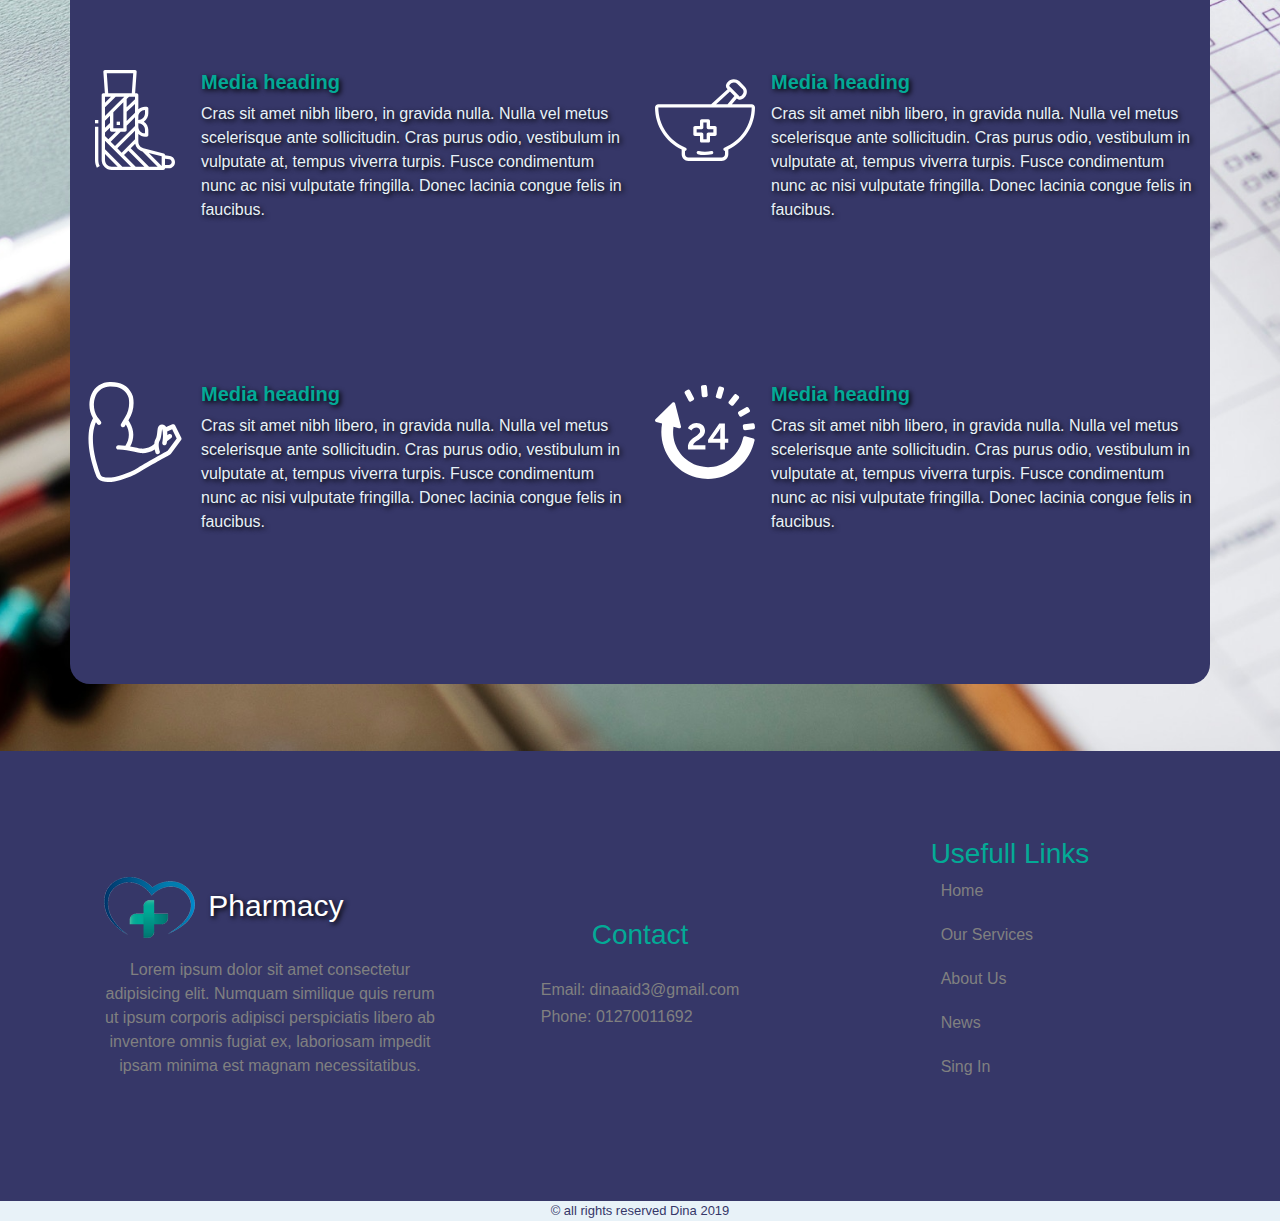
==== commit 45fd8fe0: "version0.11" ====
--- a/index.html
+++ b/index.html
@@ -26,7 +26,7 @@
                         <a class="nav-link" href="#">Home</a>
                     </li>
                     <li class="nav-item">
-                        <a class="nav-link" href=".our">Our Services</a>
+                        <a class="nav-link" href="#our">Our Services</a>
                     </li>
                     <li class="nav-item">
                         <a class="nav-link" href="#">News</a>
@@ -124,7 +124,7 @@
             </section>
         </div>
     </div> -->
-    <div class="our container-fluid">
+    <div id="our" class="our container-fluid">
         <div class="Services container">
             <div class="row col-sm-12">
                 <h2>Our Services</h2>
--- a/css/style.css
+++ b/css/style.css
@@ -100,6 +100,7 @@
     color: white;
     font-weight: bold;
     width: 100px;
+    margin-left: 5px; 
 }
 
 .search:hover {
@@ -443,7 +444,6 @@
 .endpage {
     height: 50vh;
     width: 100%;
-    background-color: #e8f2f8;
     display: flex;
     justify-content: space-around;
     align-items: center;
@@ -507,7 +507,8 @@
 footer {
     text-align: center;
     font-size: small; 
-    color: #e8f2f8;   
+    color: #363768;  
+    background-color: #e8f2f8; 
 } 
 
 @media screen and (max-width: 980px) {
@@ -525,6 +526,15 @@
 
 .inf {
     height: auto;
+    padding: 10px;
+}
+
+.badel {
+    margin: 20px;
+}
+
+.badel h3 {
+    margin: 20px auto;
 }
 
 .endpage {
@@ -555,4 +565,8 @@
     height: auto;
 }
 
+header article input {
+    margin: 10px;
+}
+
 }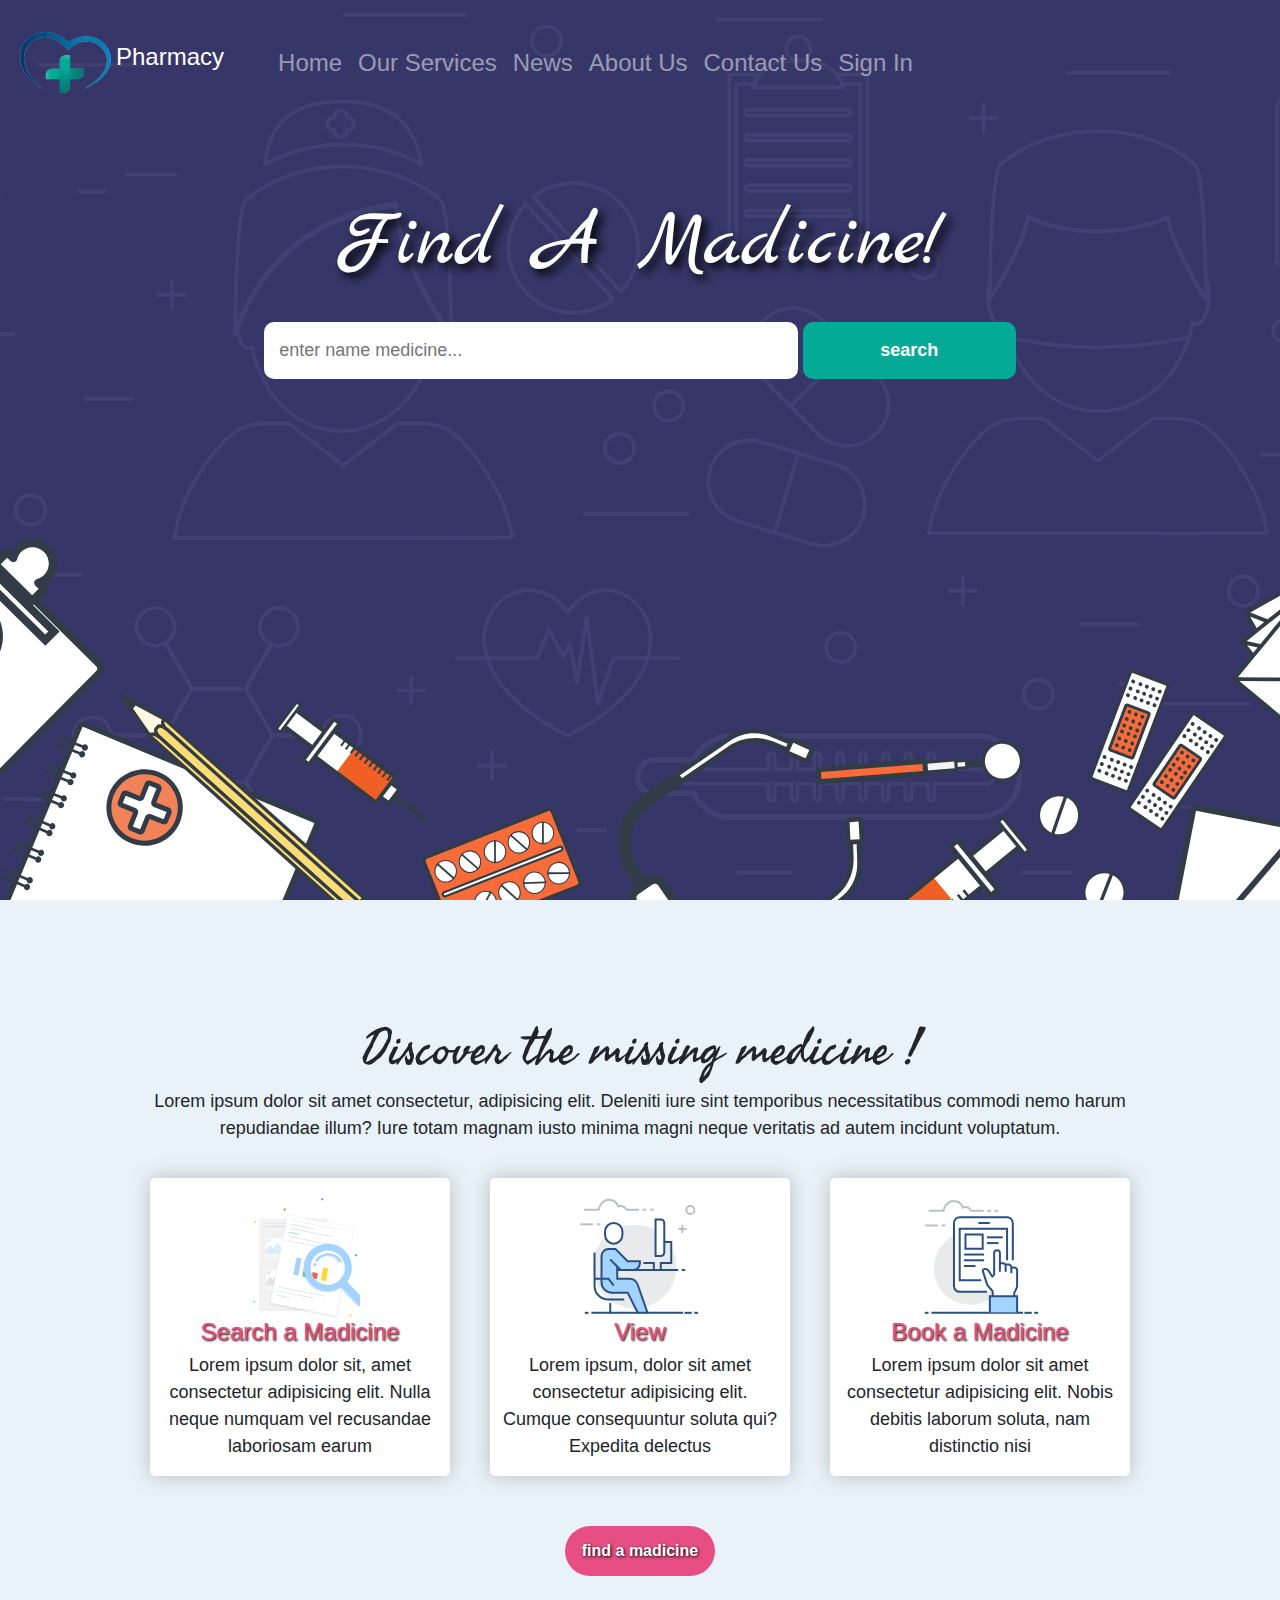
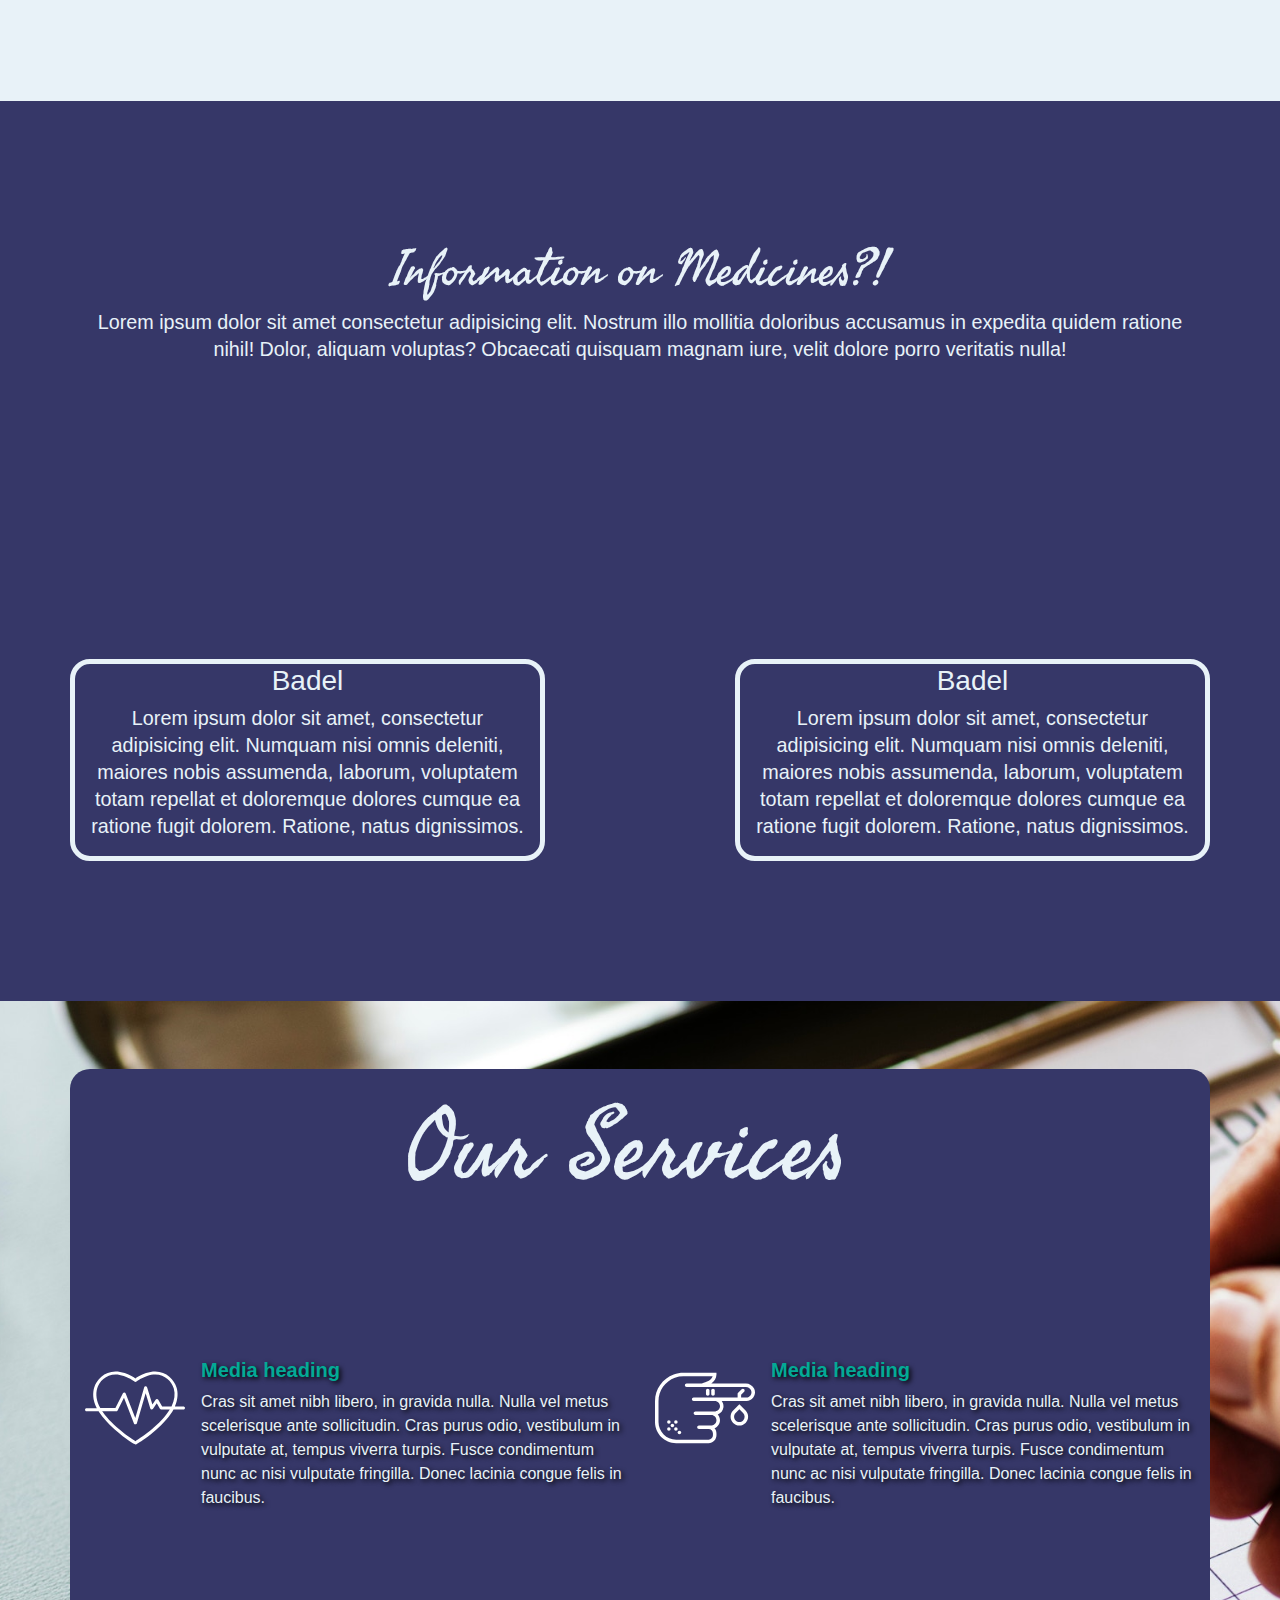
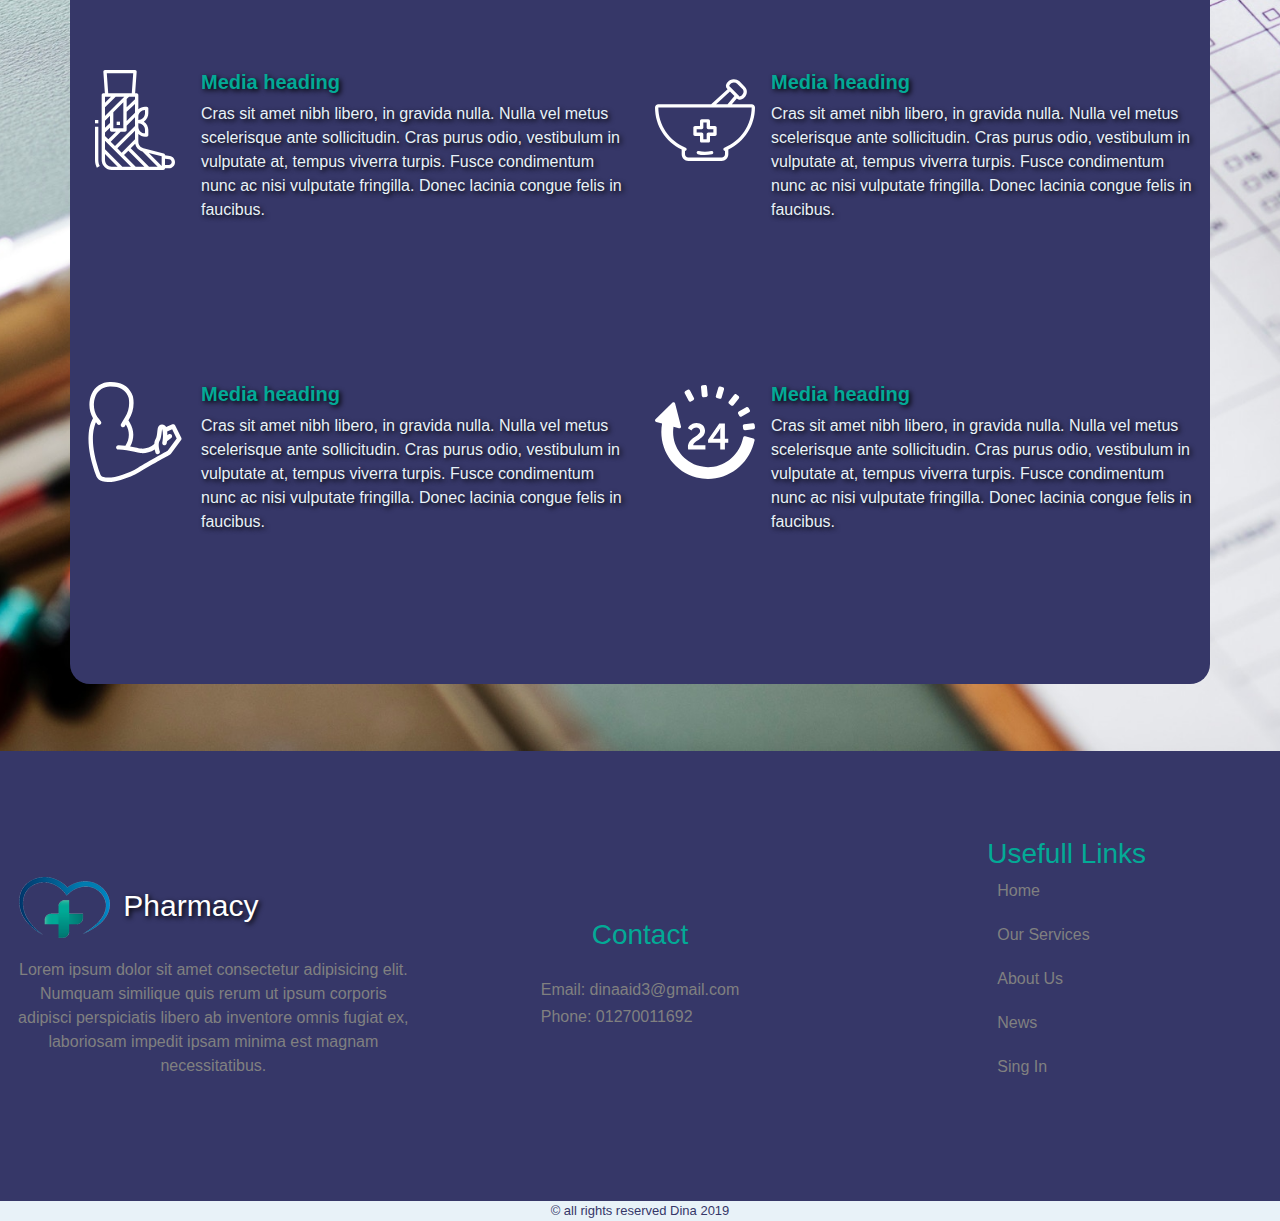
==== commit 901ffcd9: "version0.12" ====
--- a/index.html
+++ b/index.html
@@ -6,7 +6,8 @@
     <meta http-equiv="X-UA-Compatible" content="ie=edge">
     <link rel="shortcut icon" href="assets/logonav.png" type="image/x-icon">
     <title>Pharmacy</title>
-    <link href="https://fonts.googleapis.com/css?family=Marck+Script|Seaweed+Script" rel="stylesheet">
+    <link href="https://fonts.googleapis.com/css?family=Marck+Script" rel="stylesheet">
+    <link href="https://fonts.googleapis.com/css?family=Seaweed+Script" rel="stylesheet">
     <link rel="stylesheet" href="css/bootstrap.min.css">
     <link rel="stylesheet" href="css/style.css">
 </head>
@@ -231,7 +232,7 @@
         </article>
         <section></section>
     </div> -->
-    <div class="endpage container">
+    <div class="endpage container-fluid">
         <div class="endX row col-sm-4 ">
             <a href="#">
                 <img src="assets/logonav.png" alt="logo-pharmacy">
--- a/css/style.css
+++ b/css/style.css
@@ -10,13 +10,13 @@
     position: relative;
 }
 
-.logo {
+/* .logo {
     position: absolute;
     display: flex;
     justify-content: center;
     margin: 20px ;
 
-}
+} */
 .container-fluid {
     padding: 0px;
 }
@@ -46,14 +46,13 @@
 header nav a {
     font-size: x-large;
     color: #e8f2f8;
-   
-}
+}
+
+
 
 header nav li:hover {
     background-color: #03aa978c;
     border-radius: 5px;
-    color: #e74e84;
-
 }
 
 nav h2 {
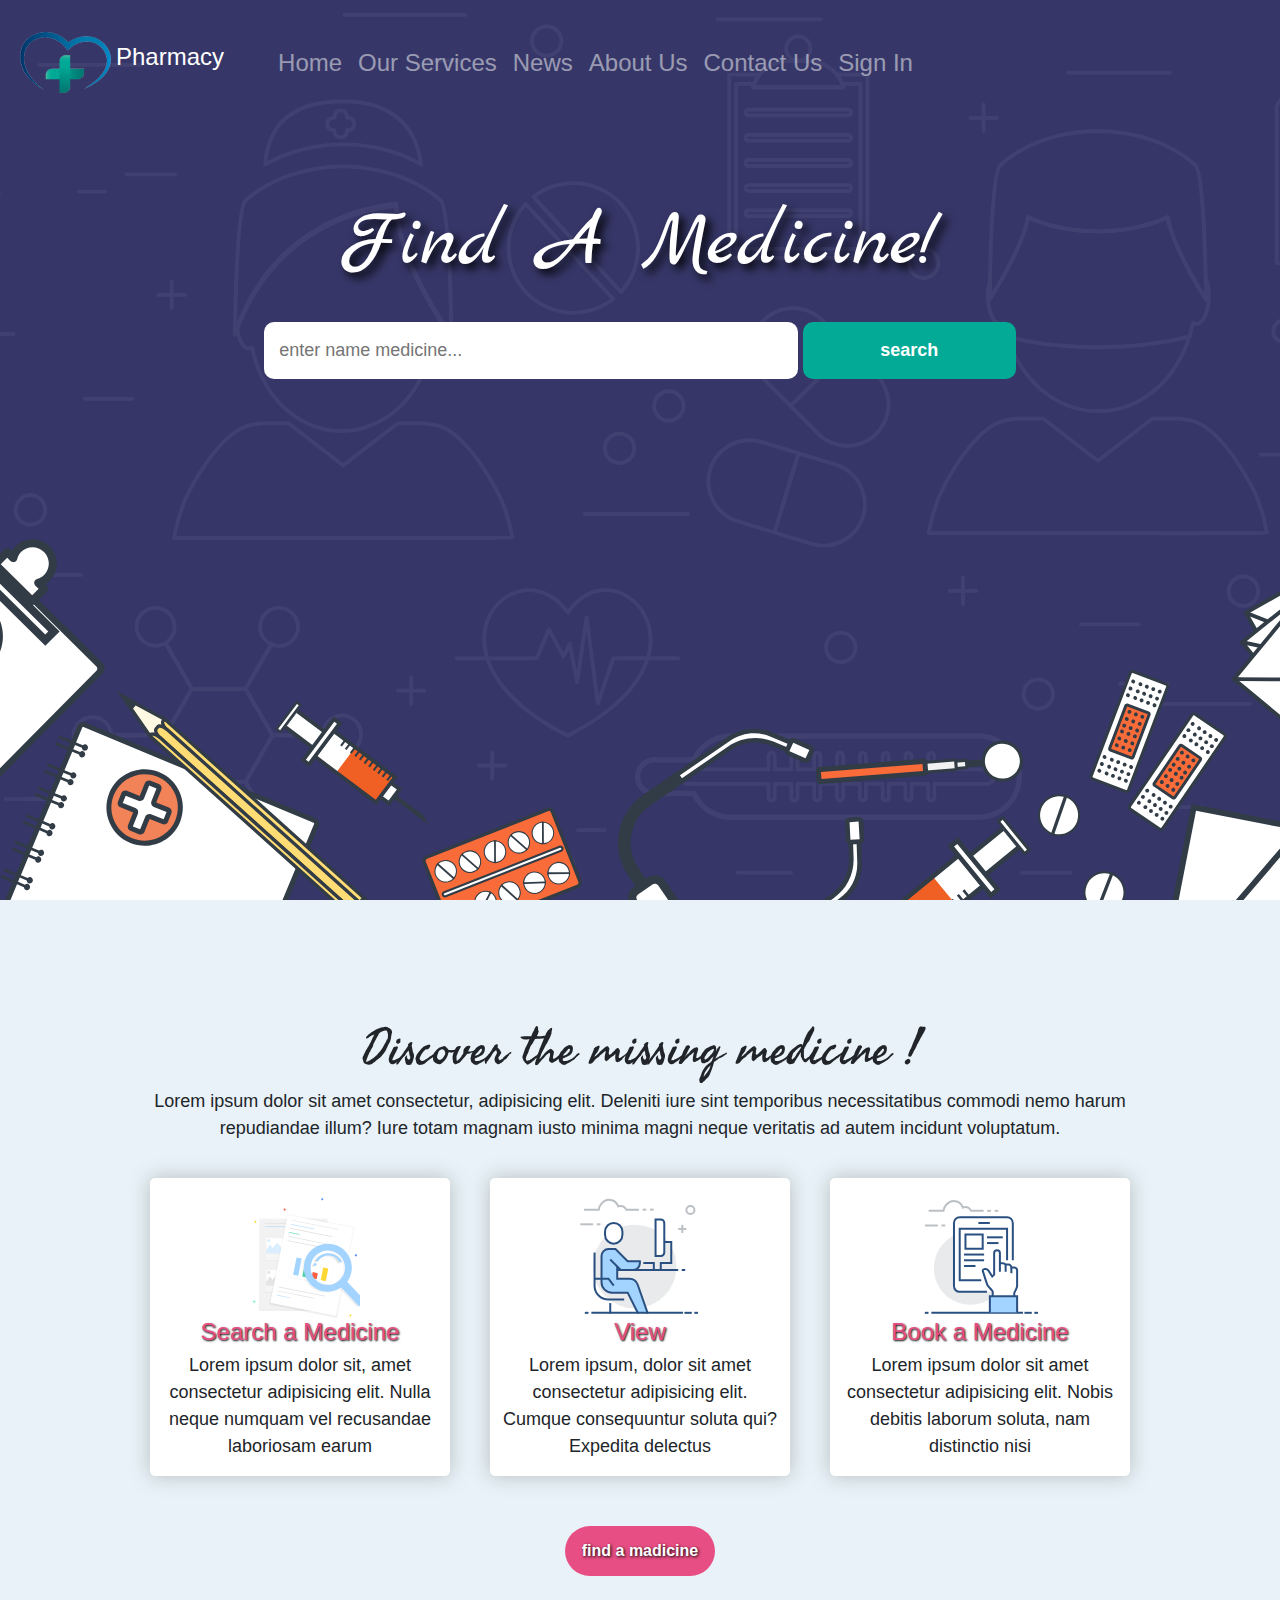
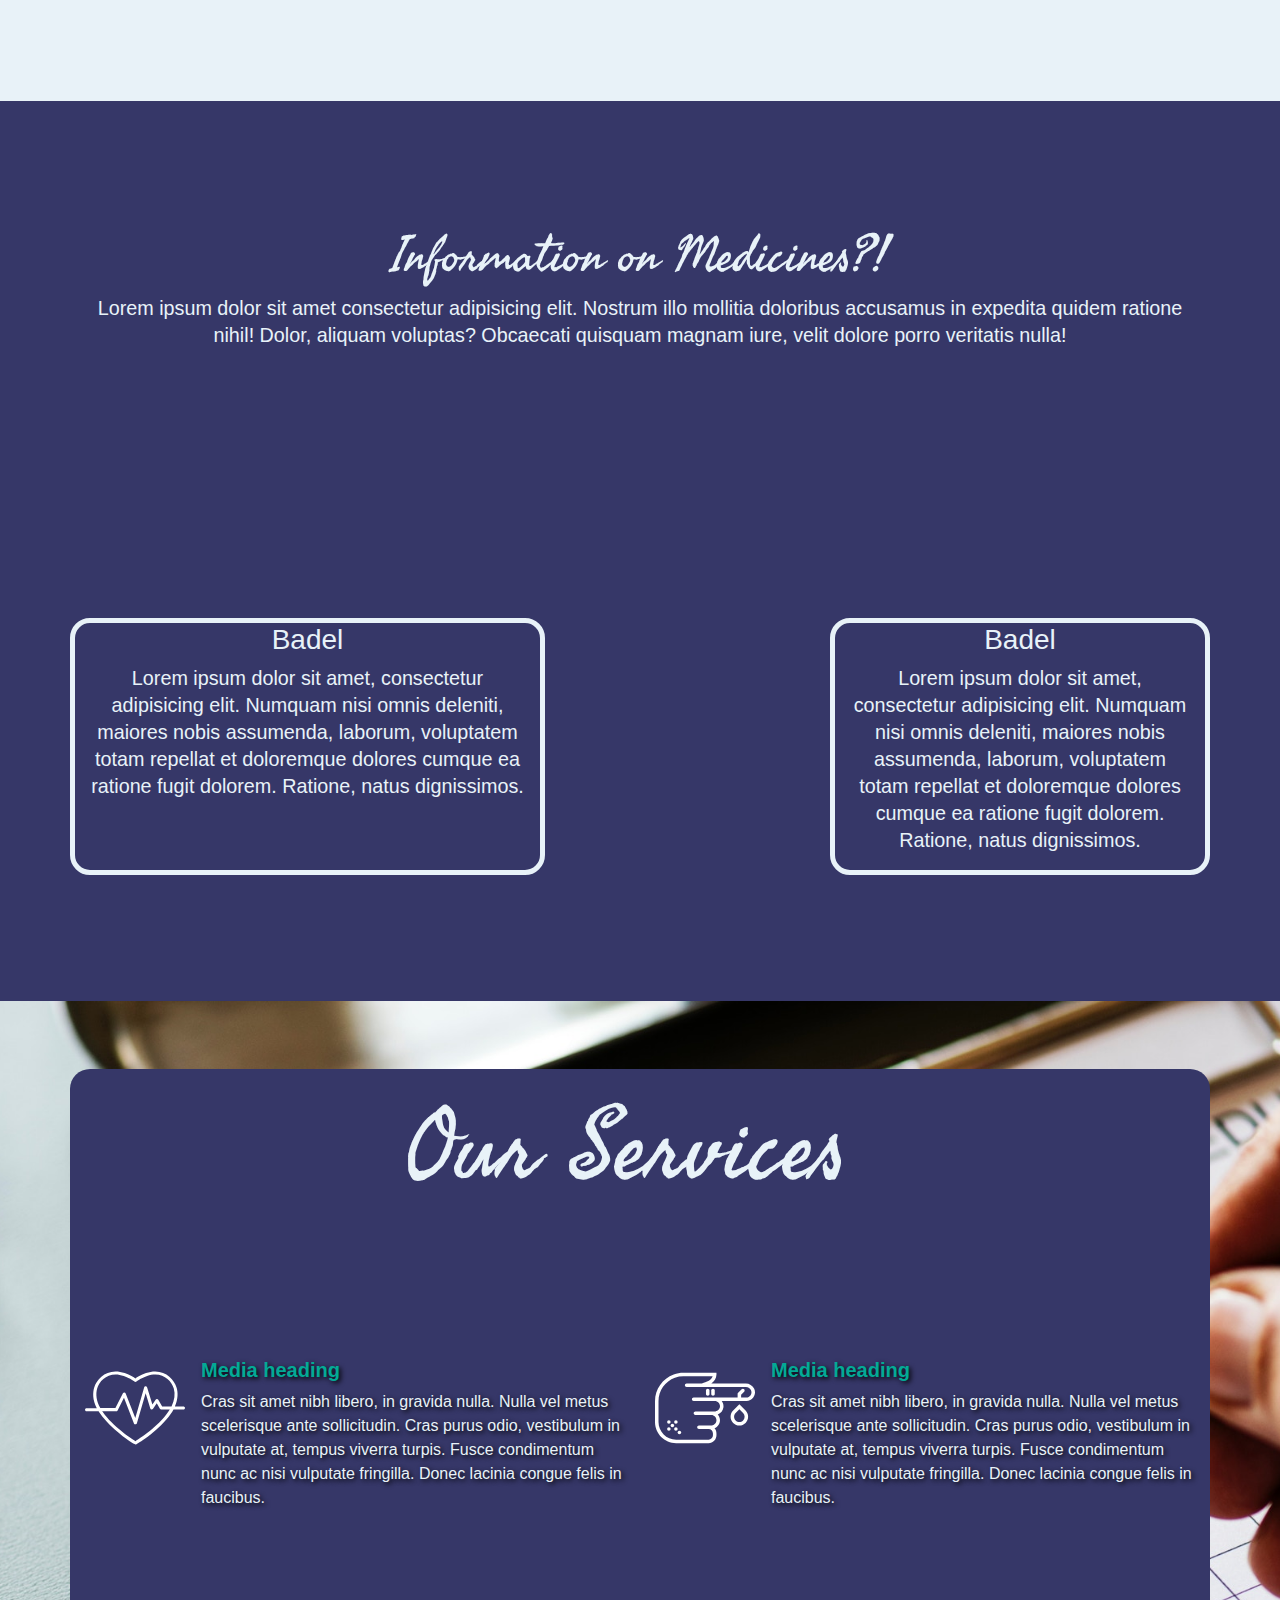
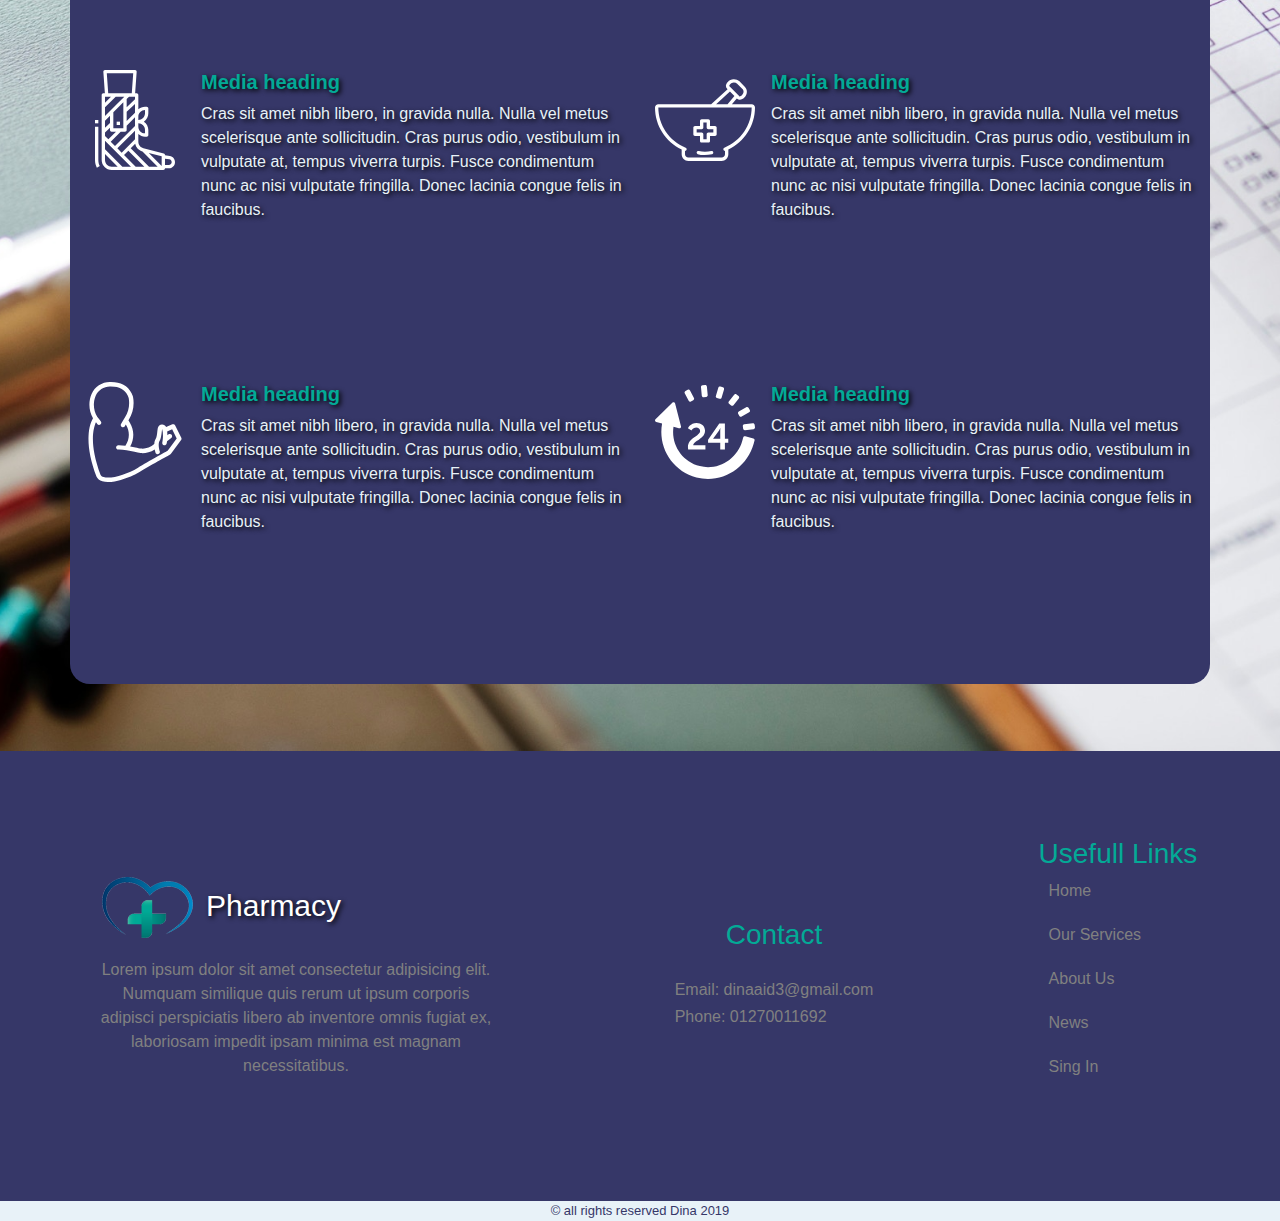
==== commit 5a54e5d6: "version0.13" ====
--- a/index.html
+++ b/index.html
@@ -45,7 +45,7 @@
             </div>
         </nav>
         <article class="row justify-content-center">
-            <h1 class="col-sm-12">Find A Madicine!</h1>
+            <h1 class="col-sm-12">Find A Medicine!</h1>
             <input type="search" class="col-sm-8 col-md-5" placeholder="enter name medicine...">
             <input class="search col-sm-3 col-md-2" type="submit" value="search" >
         </article>
@@ -58,7 +58,7 @@
 
         <div class="Find">
             <section></section>
-            <h3>Search a Madicine </h3>
+            <h3>Search a Medicine </h3>
             <p>Lorem ipsum dolor sit, amet consectetur adipisicing elit. Nulla neque numquam vel recusandae laboriosam earum</p>
         </div>
         <div class="view">
@@ -68,7 +68,7 @@
         </div>
         <div class="bdel">
             <section></section>
-            <h3>Book a Madicine</h3>
+            <h3>Book a Medicine</h3>
             <p>Lorem ipsum dolor sit amet consectetur adipisicing elit. Nobis debitis laborum soluta, nam distinctio nisi</p>
         </div>
         <div class="find"> 
@@ -88,7 +88,7 @@
                 <h3>Badel</h3>
                 <p>Lorem ipsum dolor sit amet, consectetur adipisicing elit. Numquam nisi omnis deleniti, maiores nobis assumenda, laborum, voluptatem totam repellat et doloremque dolores cumque ea ratione fugit dolorem. Ratione, natus dignissimos.</p>
             </div>
-            <div class=" badel col-sm-5">
+            <div class=" badel col-sm-4">
                 <h3>Badel</h3>
                 <p>Lorem ipsum dolor sit amet, consectetur adipisicing elit. Numquam nisi omnis deleniti, maiores nobis assumenda, laborum, voluptatem totam repellat et doloremque dolores cumque ea ratione fugit dolorem. Ratione, natus dignissimos.</p>
             </div>
@@ -240,12 +240,12 @@
             </a>
             <p>Lorem ipsum dolor sit amet consectetur adipisicing elit. Numquam similique quis rerum ut ipsum corporis adipisci perspiciatis libero ab inventore omnis fugiat ex, laboriosam impedit ipsam minima est magnam necessitatibus.</p>
         </div>
-        <div class="contactX row col-sm-4 ">
+        <div class="contactX row  ">
             <h3>Contact</h3>
            <h6>Email: dinaaid3@gmail.com</h6>
            <h6>Phone: 01270011692</h6>
         </div>
-        <div class="linkX row col-sm-4">
+        <div class="linkX row ">
             <h3>Usefull Links</h3>
            <ul>
                 <li><a href="#">Home</a></li> 
--- a/css/style.css
+++ b/css/style.css
@@ -442,10 +442,11 @@
 
 .endpage {
     height: 50vh;
-    width: 100%;
+    /* width: 100%; */
     display: flex;
     justify-content: space-around;
     align-items: center;
+    flex-wrap: wrap;
     color: gray;
 }
 
@@ -454,6 +455,7 @@
     color: white;
     text-shadow: 2px 2px 5px black;
     text-decoration: none;
+    padding: 0px;
 }
 
 .endpage .contactX {
@@ -461,6 +463,7 @@
     flex-direction: column;
     align-content: center;
     text-align: start;
+    padding: 0px;
 }
 
 
@@ -476,6 +479,7 @@
     display: flex;
     flex-direction: column;
     align-content: center;
+    padding: 0px;
 }
 
 .endpage h3 {
@@ -545,6 +549,26 @@
     font-size: 10px;
 }
 
+
+
+}
+
+@media screen and (max-width: 700px) {
+header {
+    height: auto;
+}
+
+header article input {
+    margin: 10px;
+}
+
+.endpage {
+    height: auto;
+    font-size: 10px;
+    display: flex;
+    text-align: start;
+}
+
 .endpage .endX {
     width: 100%
 }
@@ -557,15 +581,4 @@
     width: 100%;
 }
 
-}
-
-@media screen and (max-width: 700px) {
-header {
-    height: auto;
-}
-
-header article input {
-    margin: 10px;
-}
-
 }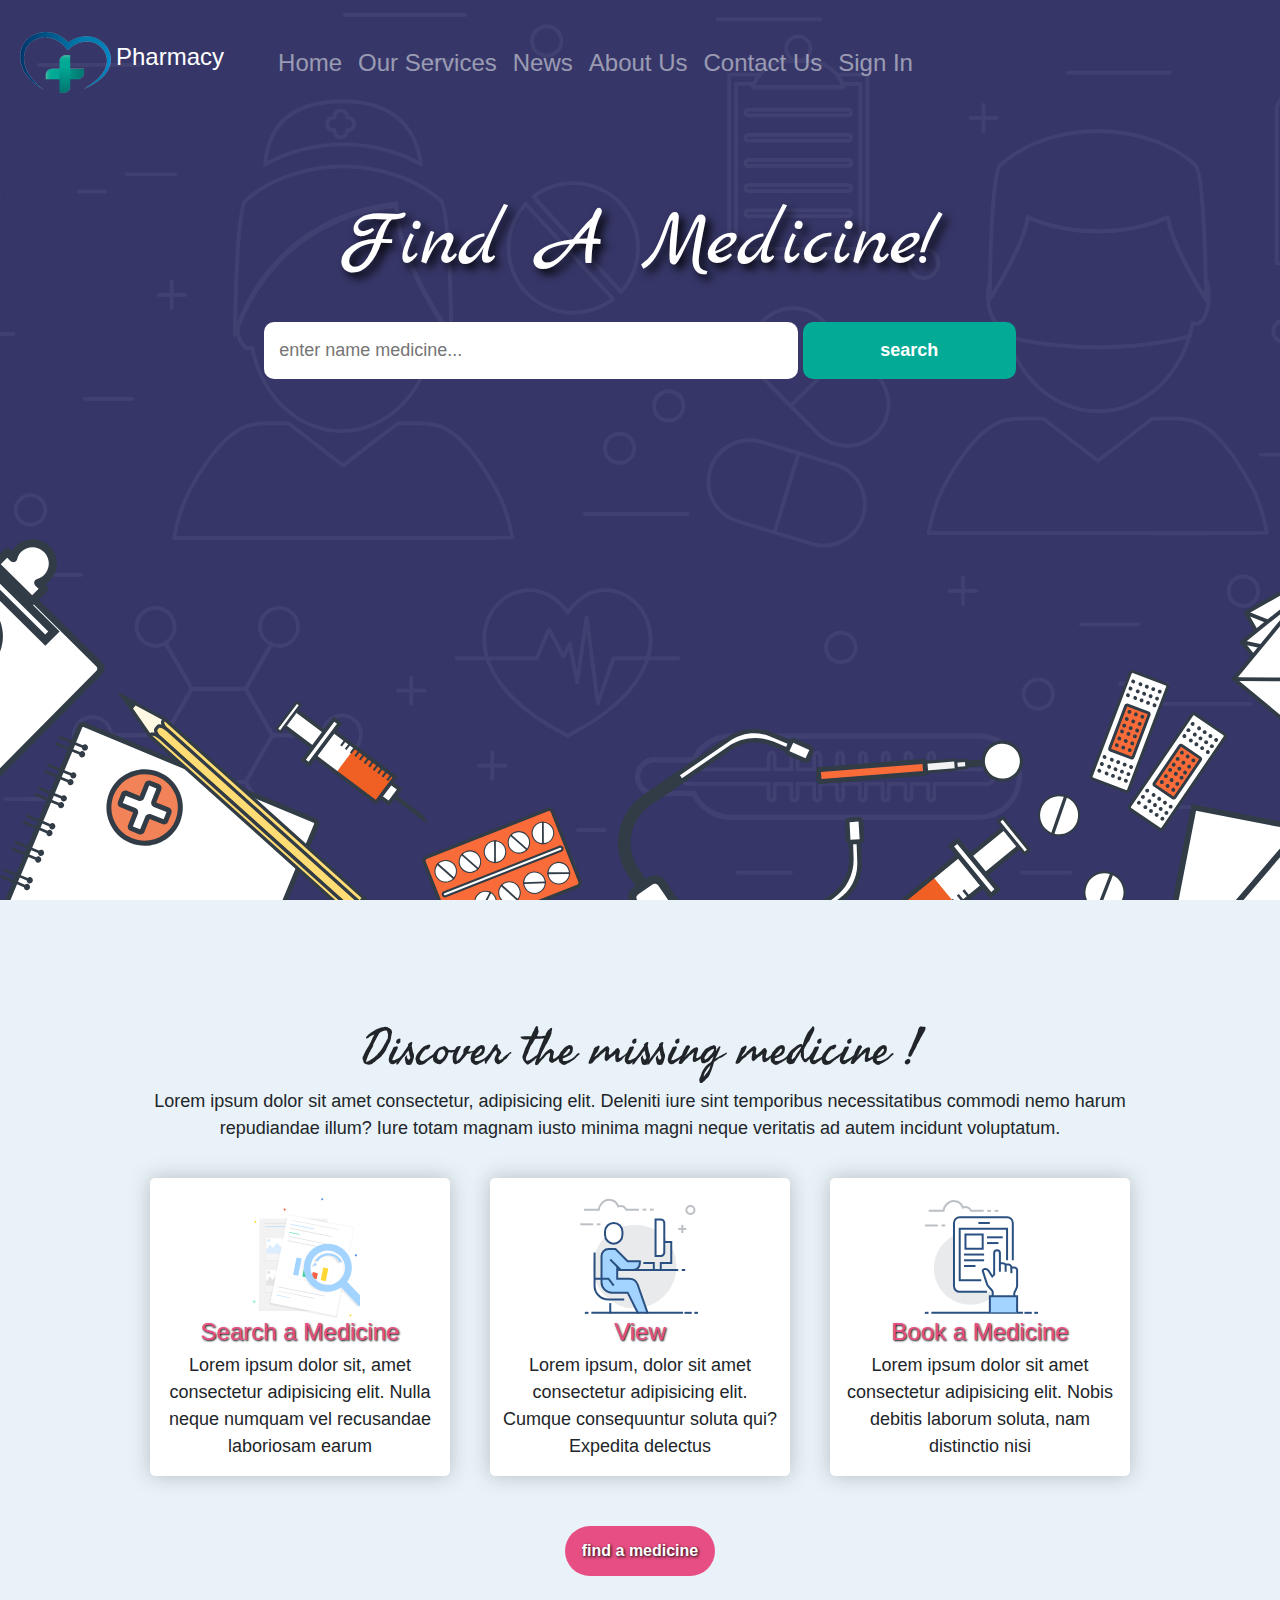
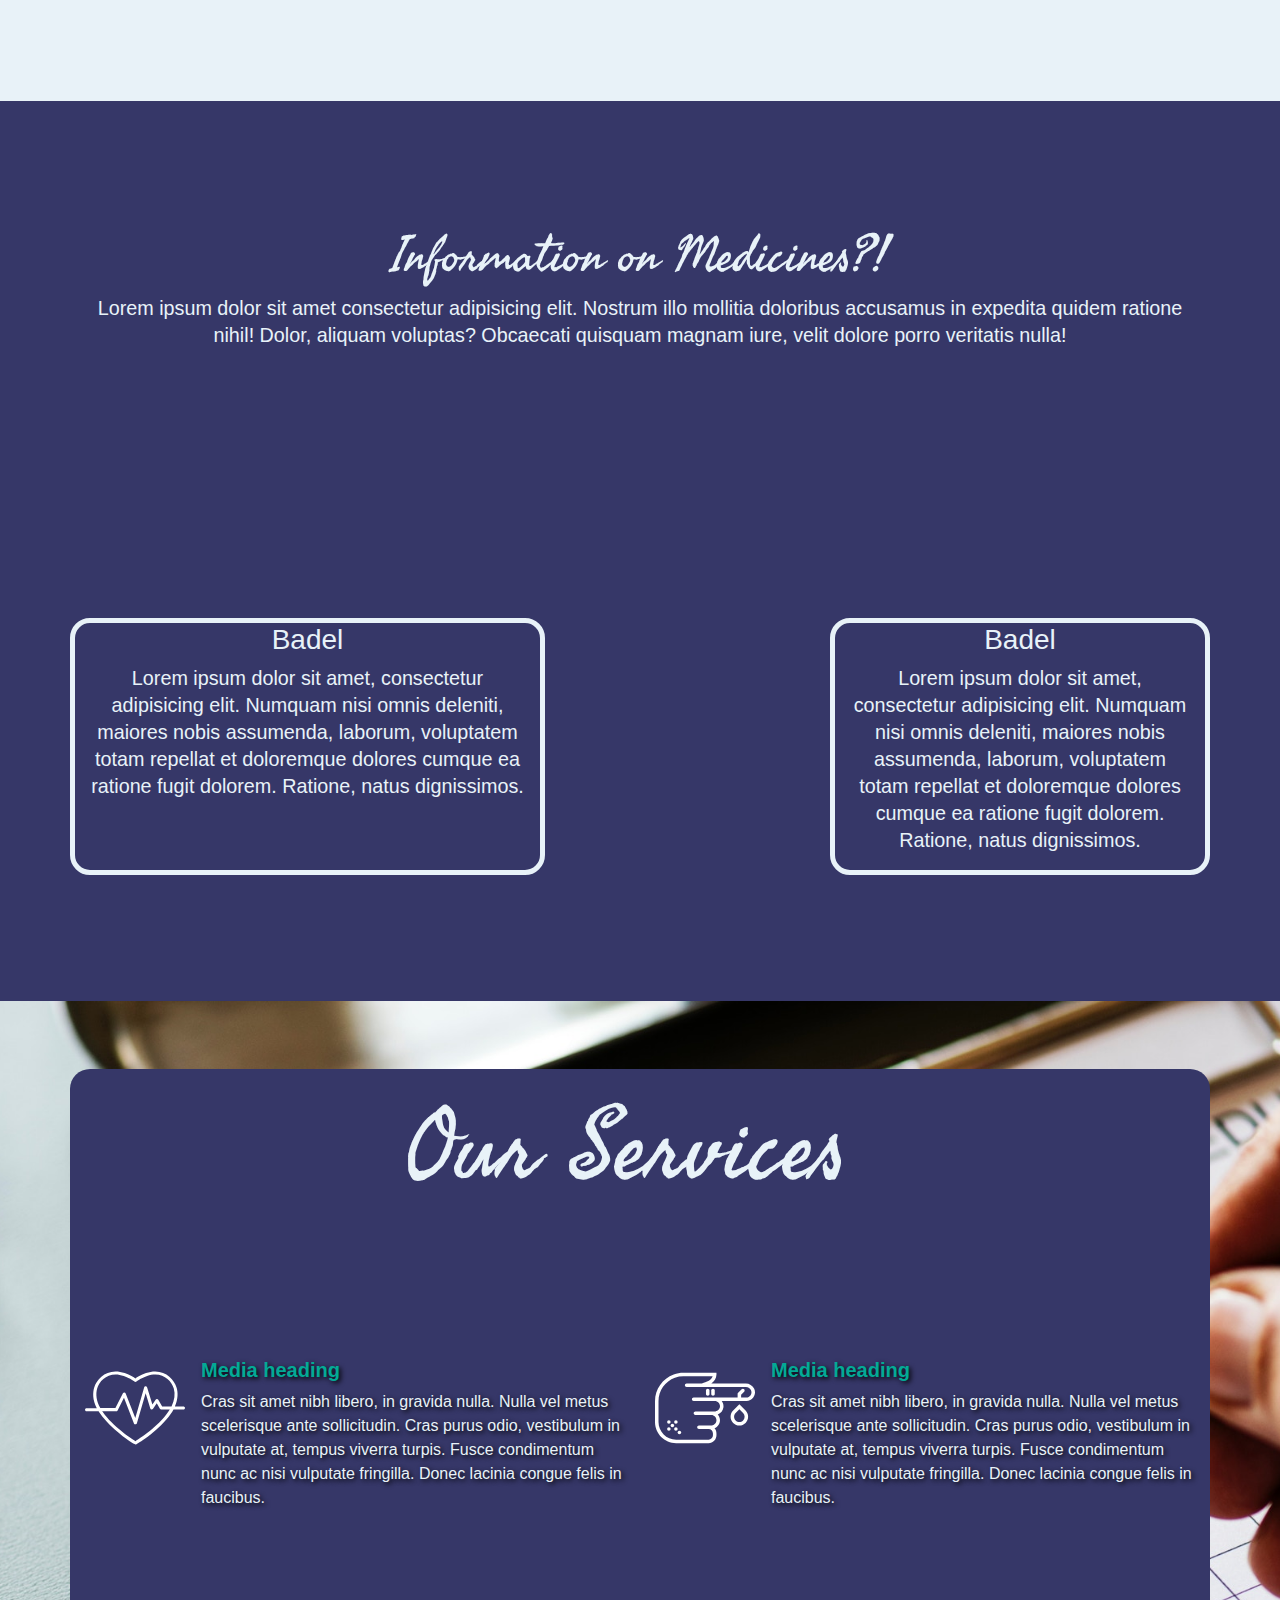
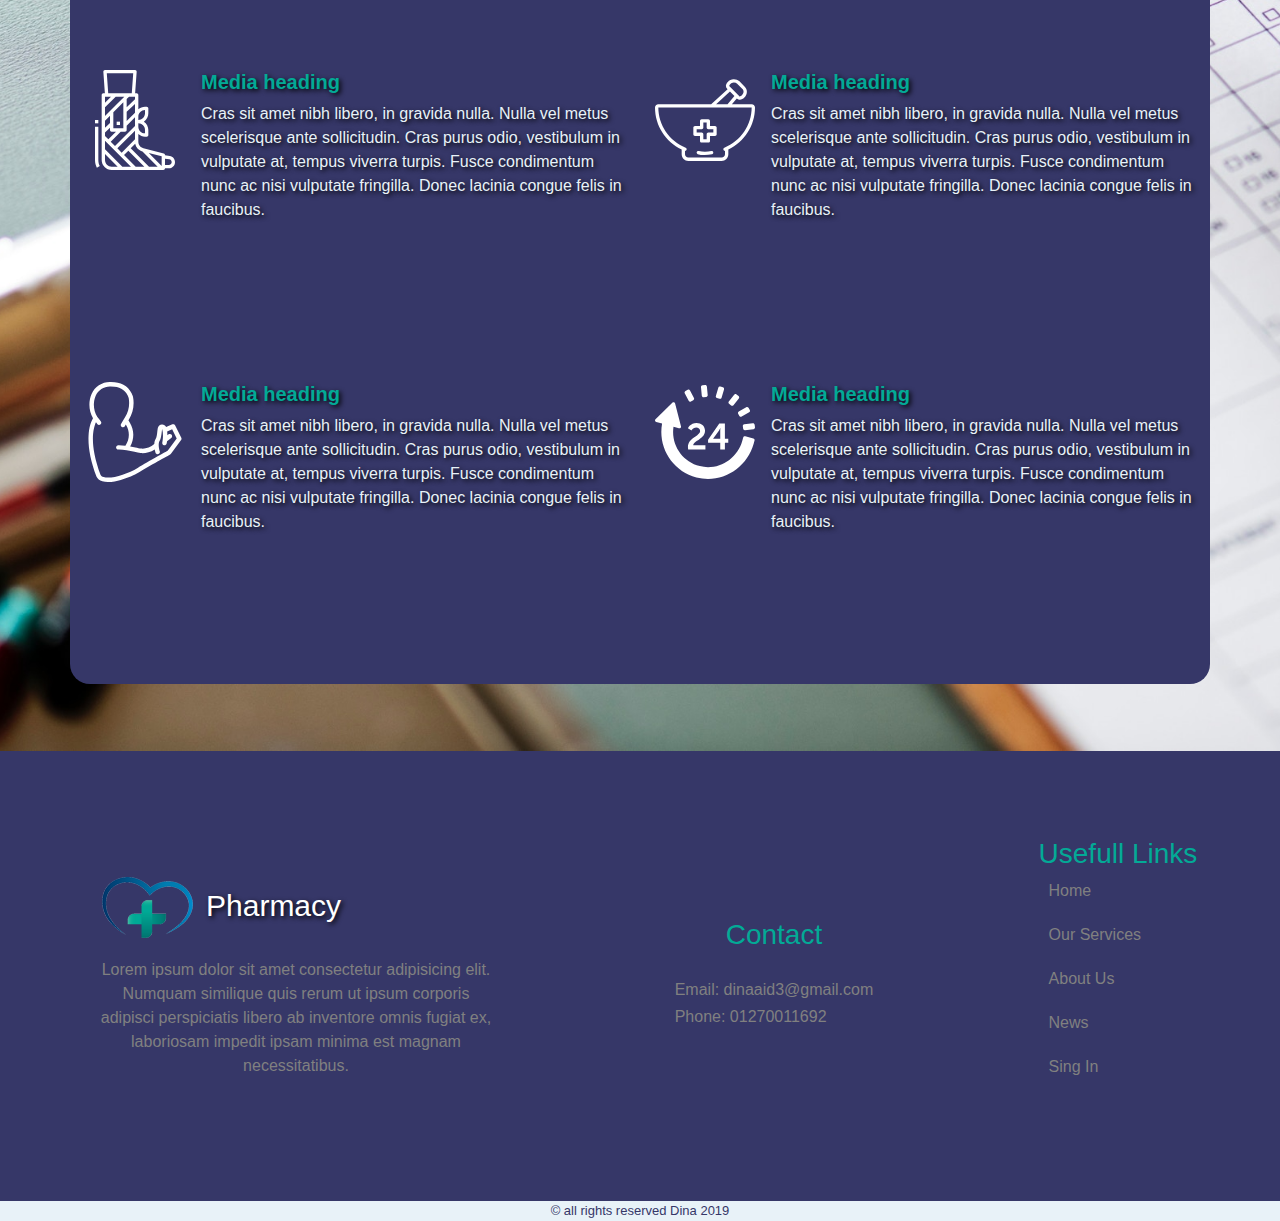
==== commit c9fe0e4a: "version0.13" ====
--- a/index.html
+++ b/index.html
@@ -72,7 +72,7 @@
             <p>Lorem ipsum dolor sit amet consectetur adipisicing elit. Nobis debitis laborum soluta, nam distinctio nisi</p>
         </div>
         <div class="find"> 
-            <input  type="submit" value="find a madicine">
+            <input  type="submit" value="find a medicine">
         </div>
     </div>
 
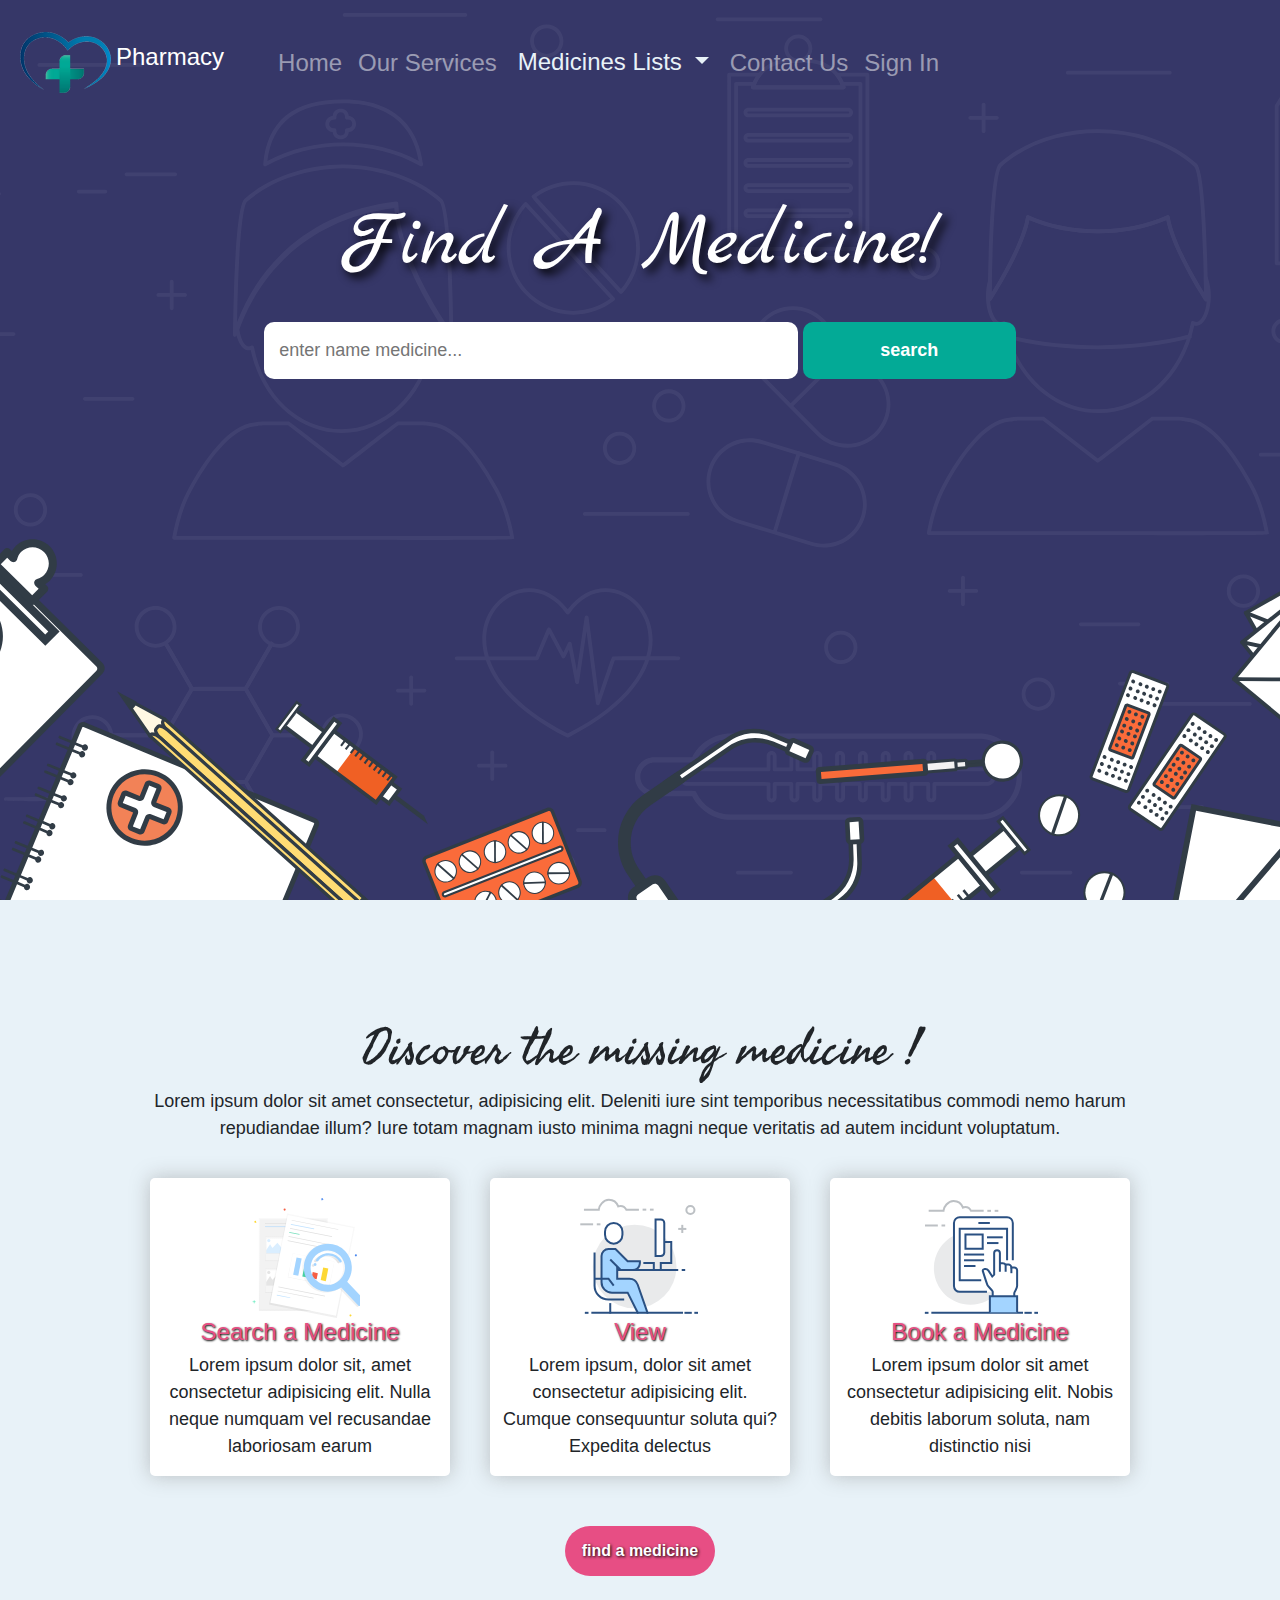
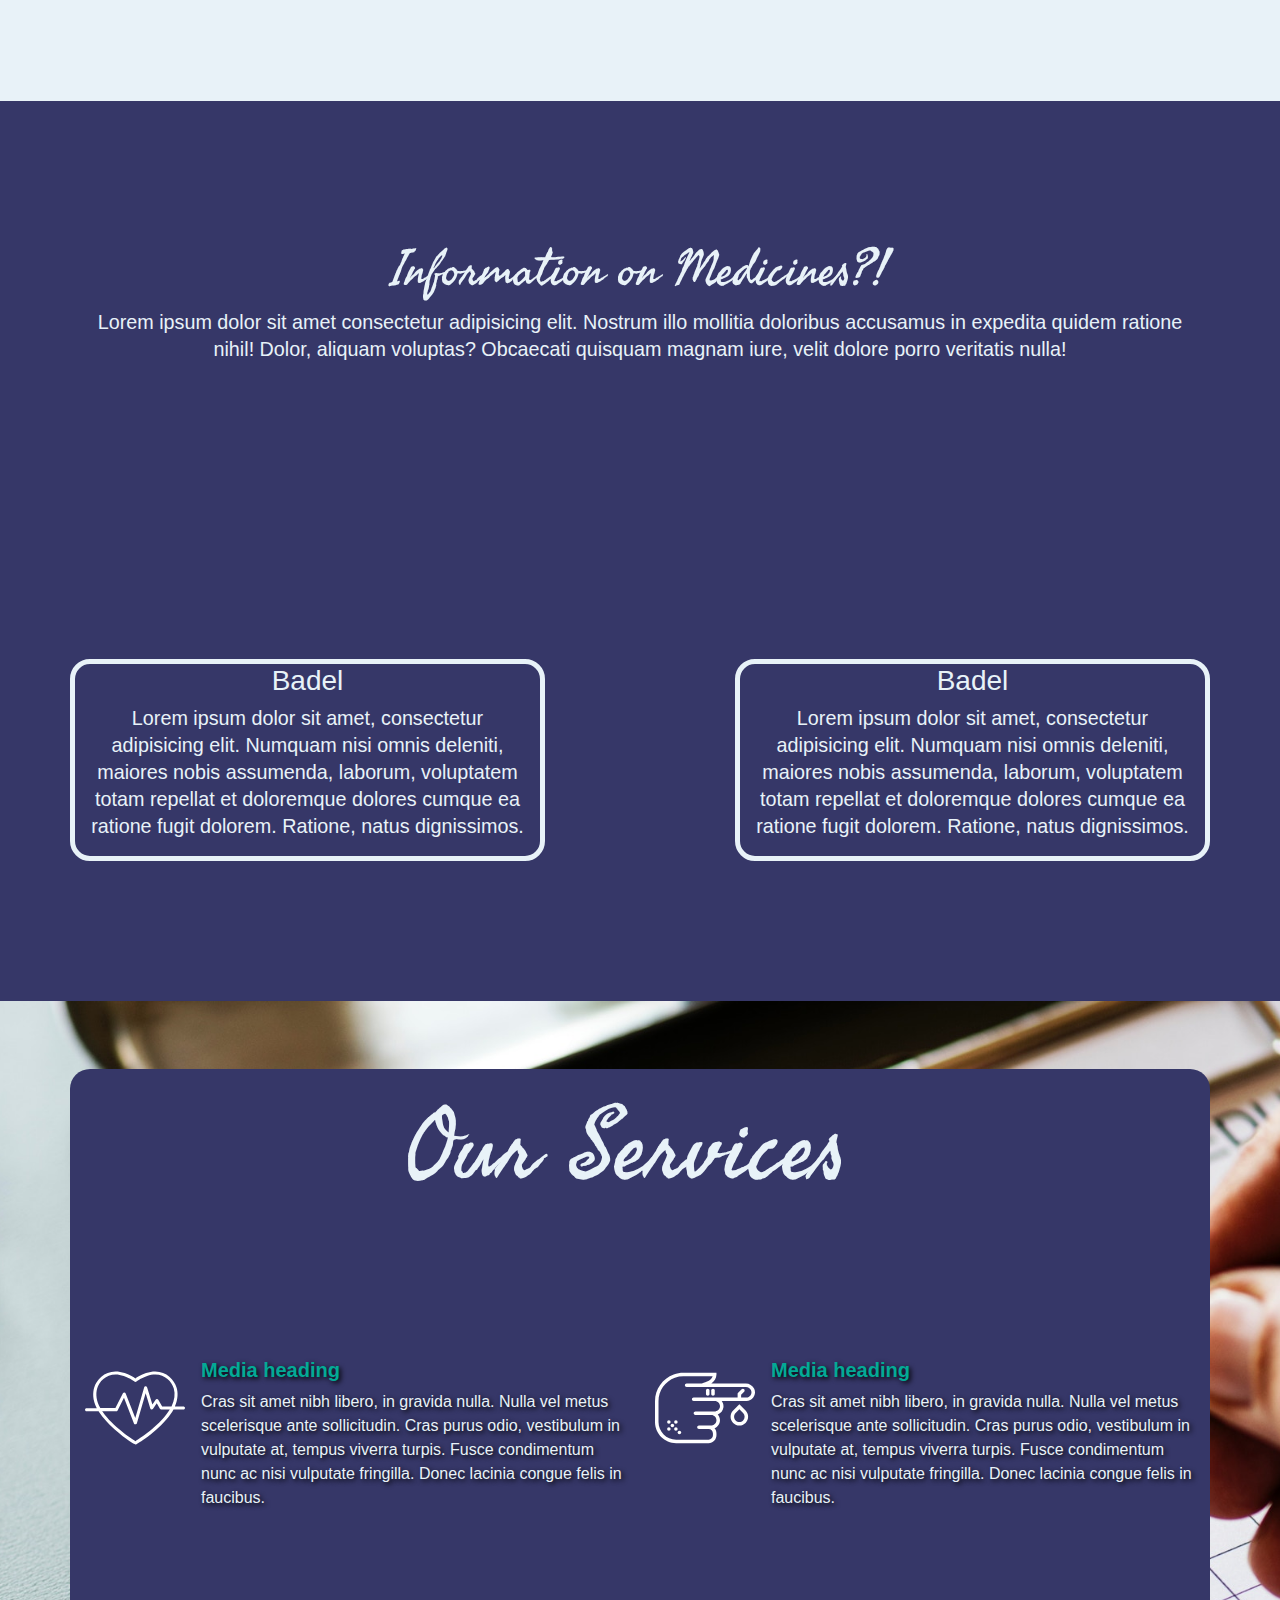
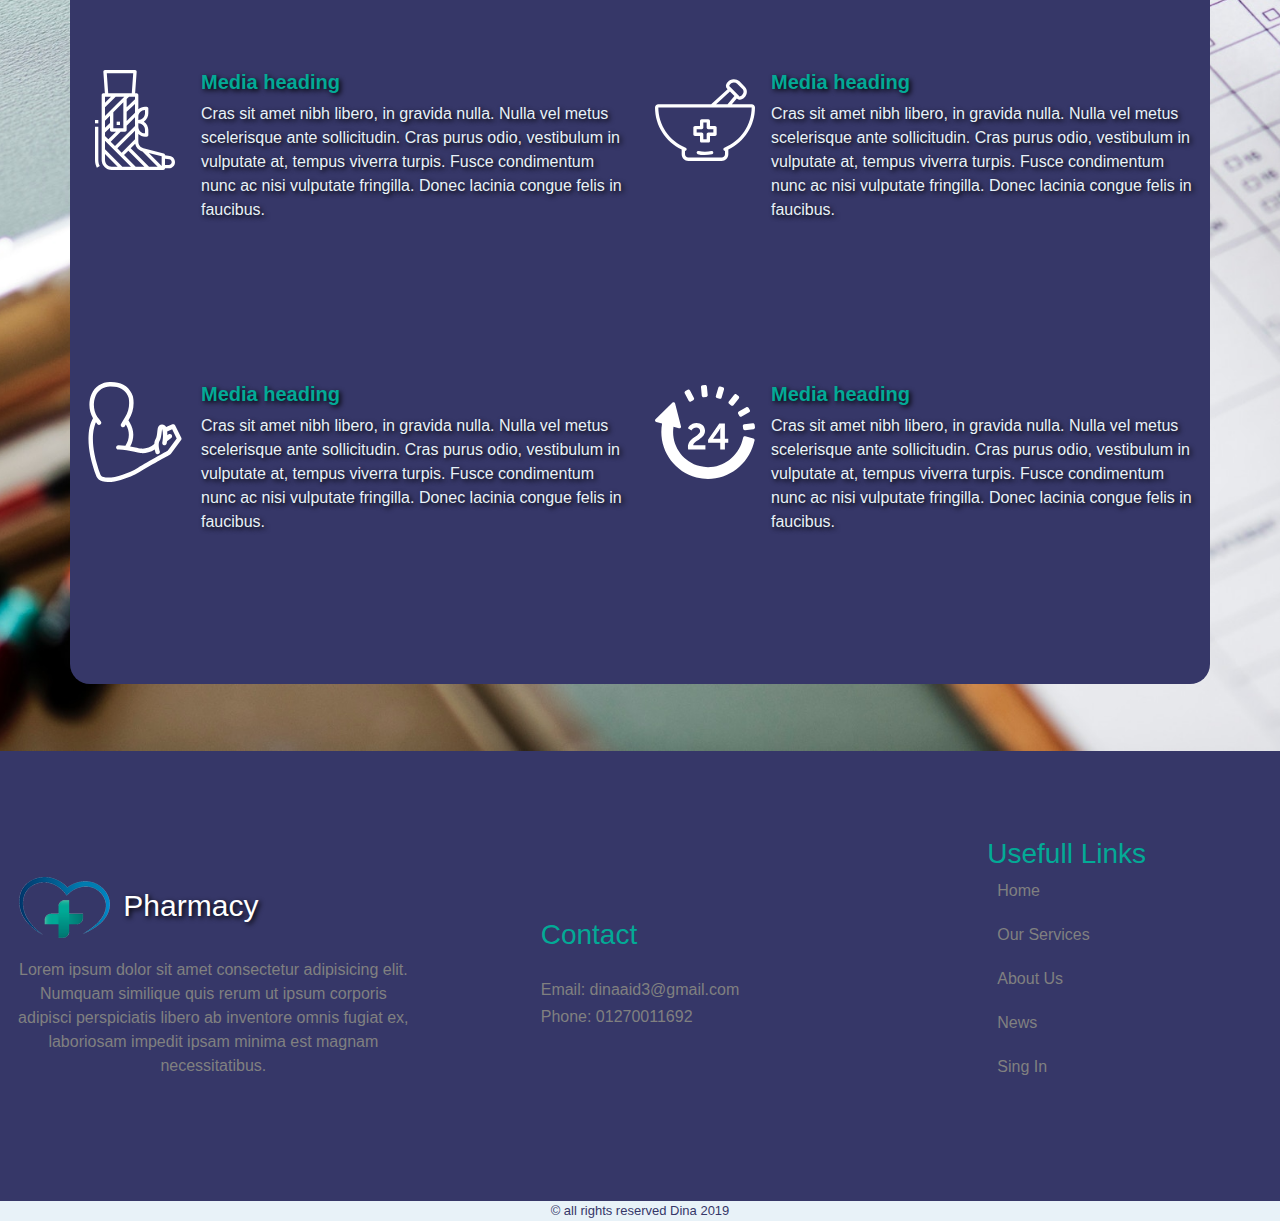
==== commit 2abde3e7: "version 1" ====
--- a/index.html
+++ b/index.html
@@ -24,22 +24,29 @@
             <div class="collapse navbar-collapse" id="navbarSupportedContent">
                 <ul class=" nav nav-fill navbar-nav mr-auto">
                     <li class="nav-item ">
-                        <a class="nav-link" href="#">Home</a>
+                        <a class="nav-link" href="index.html">Home</a>
                     </li>
                     <li class="nav-item">
-                        <a class="nav-link" href="#our">Our Services</a>
+                        <a class="nav-link" href="index.html#our">Our Services</a>
                     </li>
                     <li class="nav-item">
-                        <a class="nav-link" href="#">News</a>
-                    </li>
-                    <li class="nav-item">
-                        <a class="nav-link" href="#">About Us</a>
+                        <div class="dropdown">
+                            <button class="btn dropdown-toggle"
+                                    type="button" id="dropdownMenu1" data-toggle="dropdown"
+                                    aria-haspopup="true" aria-expanded="false">
+                                    Medicines Lists
+                            </button>
+                            <div class="dropdown-menu" aria-labelledby="dropdownMenu1">
+                                <a class="dropdown-item" href="news.html">All medicines</a>
+                                <a class="dropdown-item" href="#!">medicines not available</a>
+                            </div>
+                        </div>
                     </li>
                     <li class="nav-item">
                         <a class="nav-link" href="#">Contact Us</a>
                     </li>
                     <li class="nav-items">
-                        <a class="nav-link" href="#">Sign In</a>
+                        <a class="nav-link" href="signin.html">Sign In</a>
                     </li>
                 </ul>
             </div>
@@ -88,7 +95,7 @@
                 <h3>Badel</h3>
                 <p>Lorem ipsum dolor sit amet, consectetur adipisicing elit. Numquam nisi omnis deleniti, maiores nobis assumenda, laborum, voluptatem totam repellat et doloremque dolores cumque ea ratione fugit dolorem. Ratione, natus dignissimos.</p>
             </div>
-            <div class=" badel col-sm-4">
+            <div class=" badel col-sm-5">
                 <h3>Badel</h3>
                 <p>Lorem ipsum dolor sit amet, consectetur adipisicing elit. Numquam nisi omnis deleniti, maiores nobis assumenda, laborum, voluptatem totam repellat et doloremque dolores cumque ea ratione fugit dolorem. Ratione, natus dignissimos.</p>
             </div>
@@ -240,12 +247,12 @@
             </a>
             <p>Lorem ipsum dolor sit amet consectetur adipisicing elit. Numquam similique quis rerum ut ipsum corporis adipisci perspiciatis libero ab inventore omnis fugiat ex, laboriosam impedit ipsam minima est magnam necessitatibus.</p>
         </div>
-        <div class="contactX row  ">
+        <div class="contactX row col-sm-4 ">
             <h3>Contact</h3>
            <h6>Email: dinaaid3@gmail.com</h6>
            <h6>Phone: 01270011692</h6>
         </div>
-        <div class="linkX row ">
+        <div class="linkX row col-sm-4 ">
             <h3>Usefull Links</h3>
            <ul>
                 <li><a href="#">Home</a></li> 
--- a/css/style.css
+++ b/css/style.css
@@ -70,6 +70,32 @@
     align-self: flex-start;
     margin-left: 0px;
     padding-left: 0px;
+}
+
+
+header nav .dropdown button {
+    color: #e8f2f8;
+    font-size: x-large;
+}
+
+header nav .dropdown button:hover {
+    background-color: #03aa978c;
+    color: #e8f2f8;
+}
+
+.dropdown-menu {
+    background: #03aa978c;
+}
+
+.dropdown-menu a {
+    color: #e8f2f8;
+    background: #03aa978c;
+
+}
+
+.dropdown-menu a:hover {
+   background-color: #363768;
+   color: #03aa96;
 }
 
 article h1 {
@@ -455,7 +481,7 @@
     color: white;
     text-shadow: 2px 2px 5px black;
     text-decoration: none;
-    padding: 0px;
+  
 }
 
 .endpage .contactX {
@@ -463,7 +489,7 @@
     flex-direction: column;
     align-content: center;
     text-align: start;
-    padding: 0px;
+   
 }
 
 
@@ -471,15 +497,15 @@
 
 .endpage .contactX h3 {
     padding-bottom: 20px;
-    text-align: center;
+    text-align: start;
 }
 
 .endpage .linkX {
-    text-align: center;
+    text-align: start;
     display: flex;
     flex-direction: column;
     align-content: center;
-    padding: 0px;
+    
 }
 
 .endpage h3 {
@@ -566,6 +592,7 @@
     height: auto;
     font-size: 10px;
     display: flex;
+    align-content: flex-start;
     text-align: start;
 }
 
@@ -575,10 +602,16 @@
 
 .endpage .linkX {
     width: 100%;
+    display: flex;
+    align-content: flex-start;
+    text-align: start;
 }
 
 .endpage .contactX {
     width: 100%;
+   
+    align-content: flex-start;
+    text-align: start;
 }
 
 }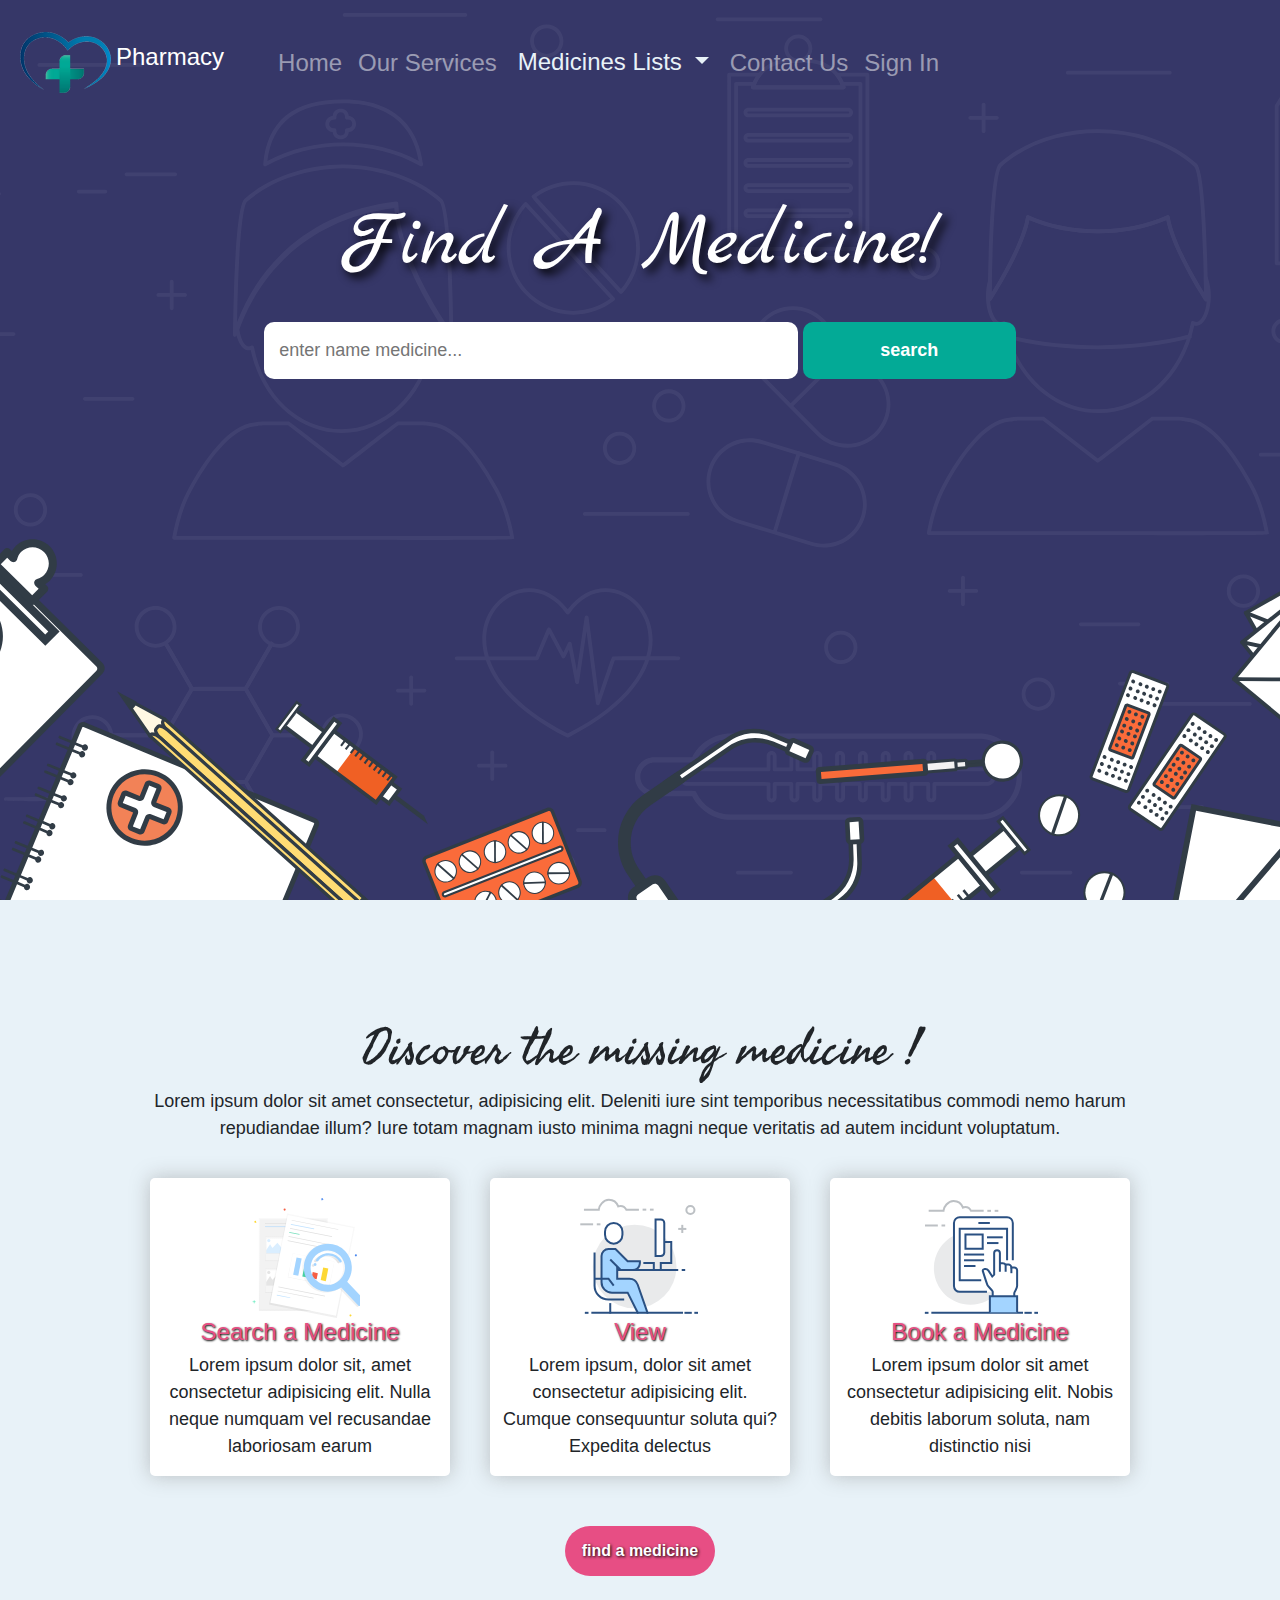
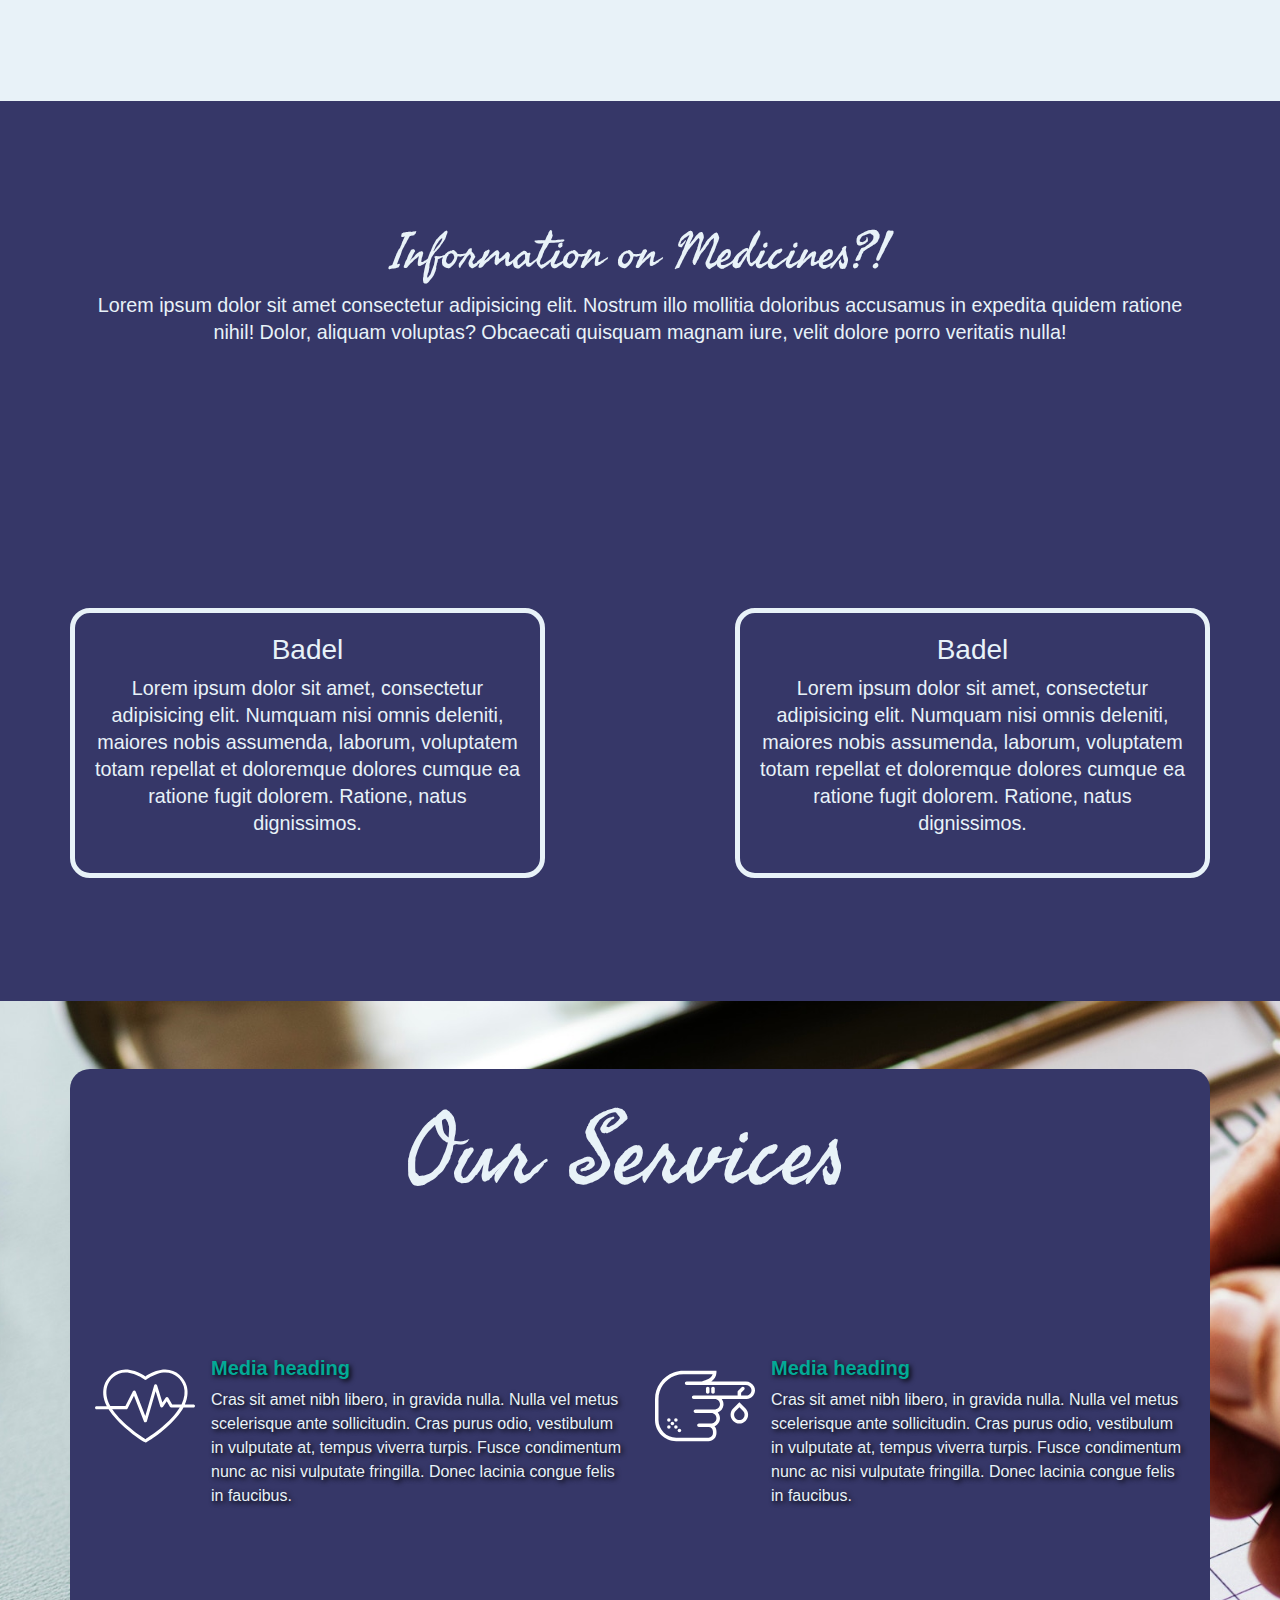
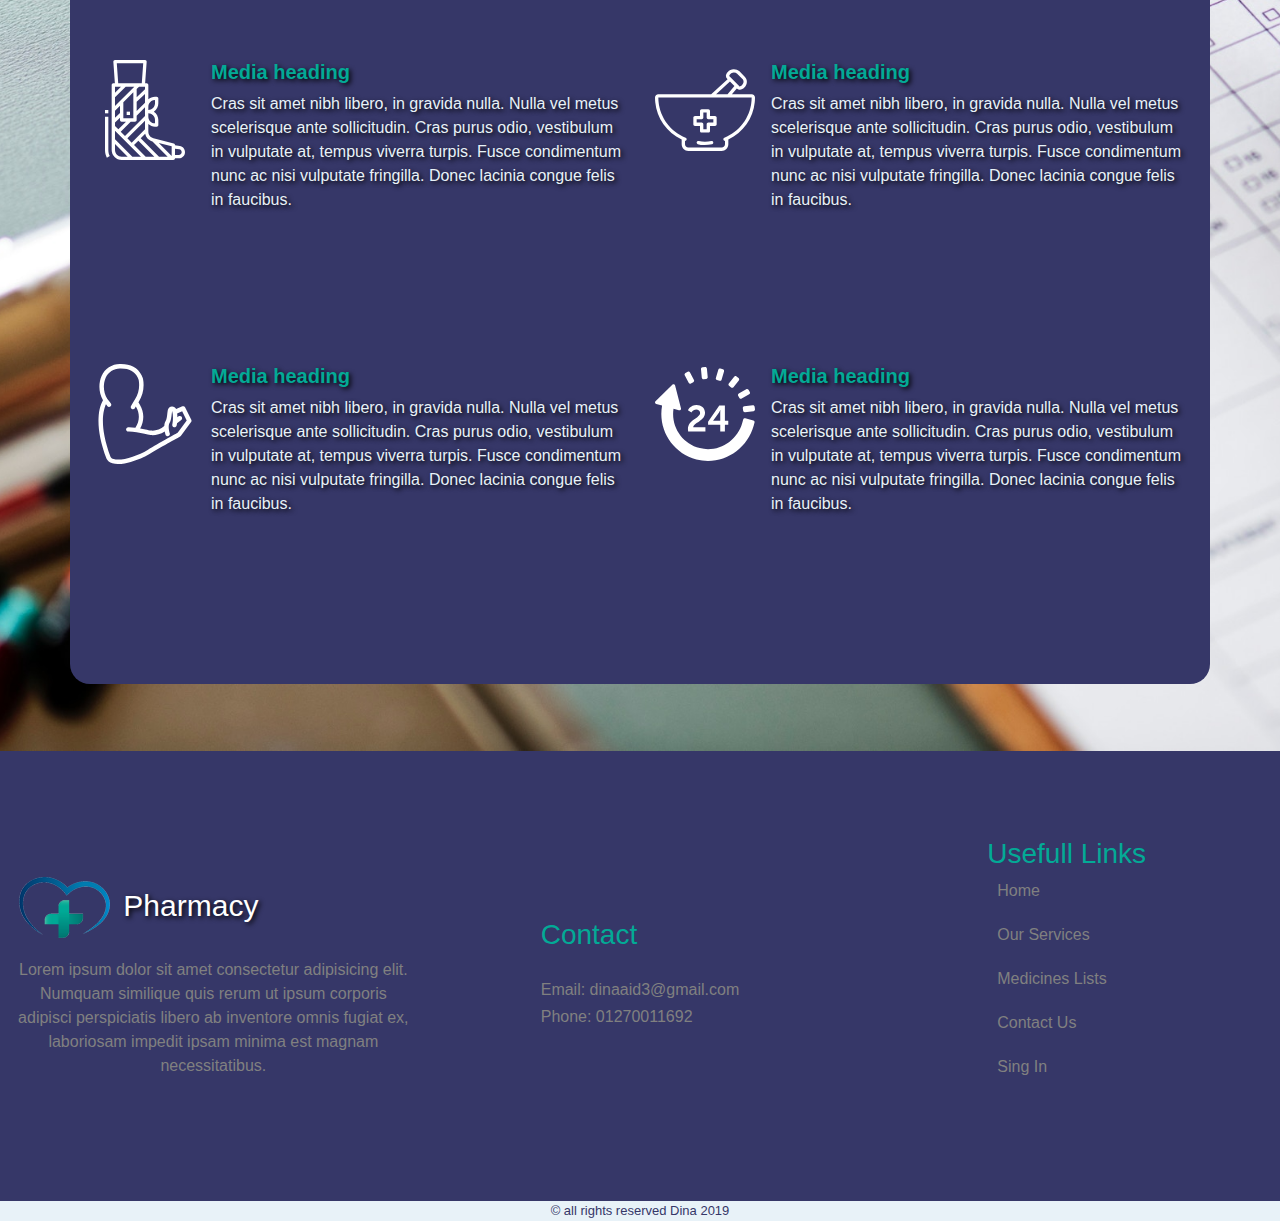
==== commit 1b28ff94: "version1.1" ====
--- a/index.html
+++ b/index.html
@@ -14,7 +14,7 @@
 <body>
     <header class="container-fluid">
         <nav class="navbar navbar-expand-lg navbar-dark">
-            <a class="navbar-brand d-flex" href="#">
+            <a class="navbar-brand d-flex" href="index.html">
                 <img src="assets/logonav.png" alt="logo-pharmacy">
                 <h2>Pharmacy</h2></a>
             <button class="navbar-toggler justify-" type="button" data-toggle="collapse" data-target="#navbarSupportedContent" aria-controls="navbarSupportedContent" aria-expanded="false" aria-label="Toggle navigation">
@@ -255,11 +255,11 @@
         <div class="linkX row col-sm-4 ">
             <h3>Usefull Links</h3>
            <ul>
-                <li><a href="#">Home</a></li> 
-                <li> <a href="#">Our Services</a></li>
-                <li> <a href="#">About Us</a></li>
-                <li> <a href="#">News</a></li>
-                <li> <a href="#">Sing In</a></li>
+                <li><a href="index.html">Home</a></li> 
+                <li> <a href="index.html#our">Our Services</a></li>
+                <li> <a href="news.html">Medicines Lists</a></li>
+                <li> <a href="#">Contact Us</a></li>
+                <li> <a href="signin.html">Sing In</a></li>
            </ul>
         </div>
     </div>
--- a/css/style.css
+++ b/css/style.css
@@ -255,6 +255,7 @@
     height: auto;
     border: 5px solid #e8f2f8;
     border-radius: 20px;
+    padding: 20px;
 }
 
 /* #inf {
@@ -312,6 +313,7 @@
     flex-wrap: wrap;
     background-color: #363768;
     border-radius: 20px;
+    padding: 25px;
 }
 
 .Services h2 {
@@ -320,7 +322,7 @@
     color: #e8f2f8;
     font-family:'Seaweed Script', cursive;
     font-size: 100px;
-    padding-top: 20px;
+    
     margin: 0px;
 }
 
